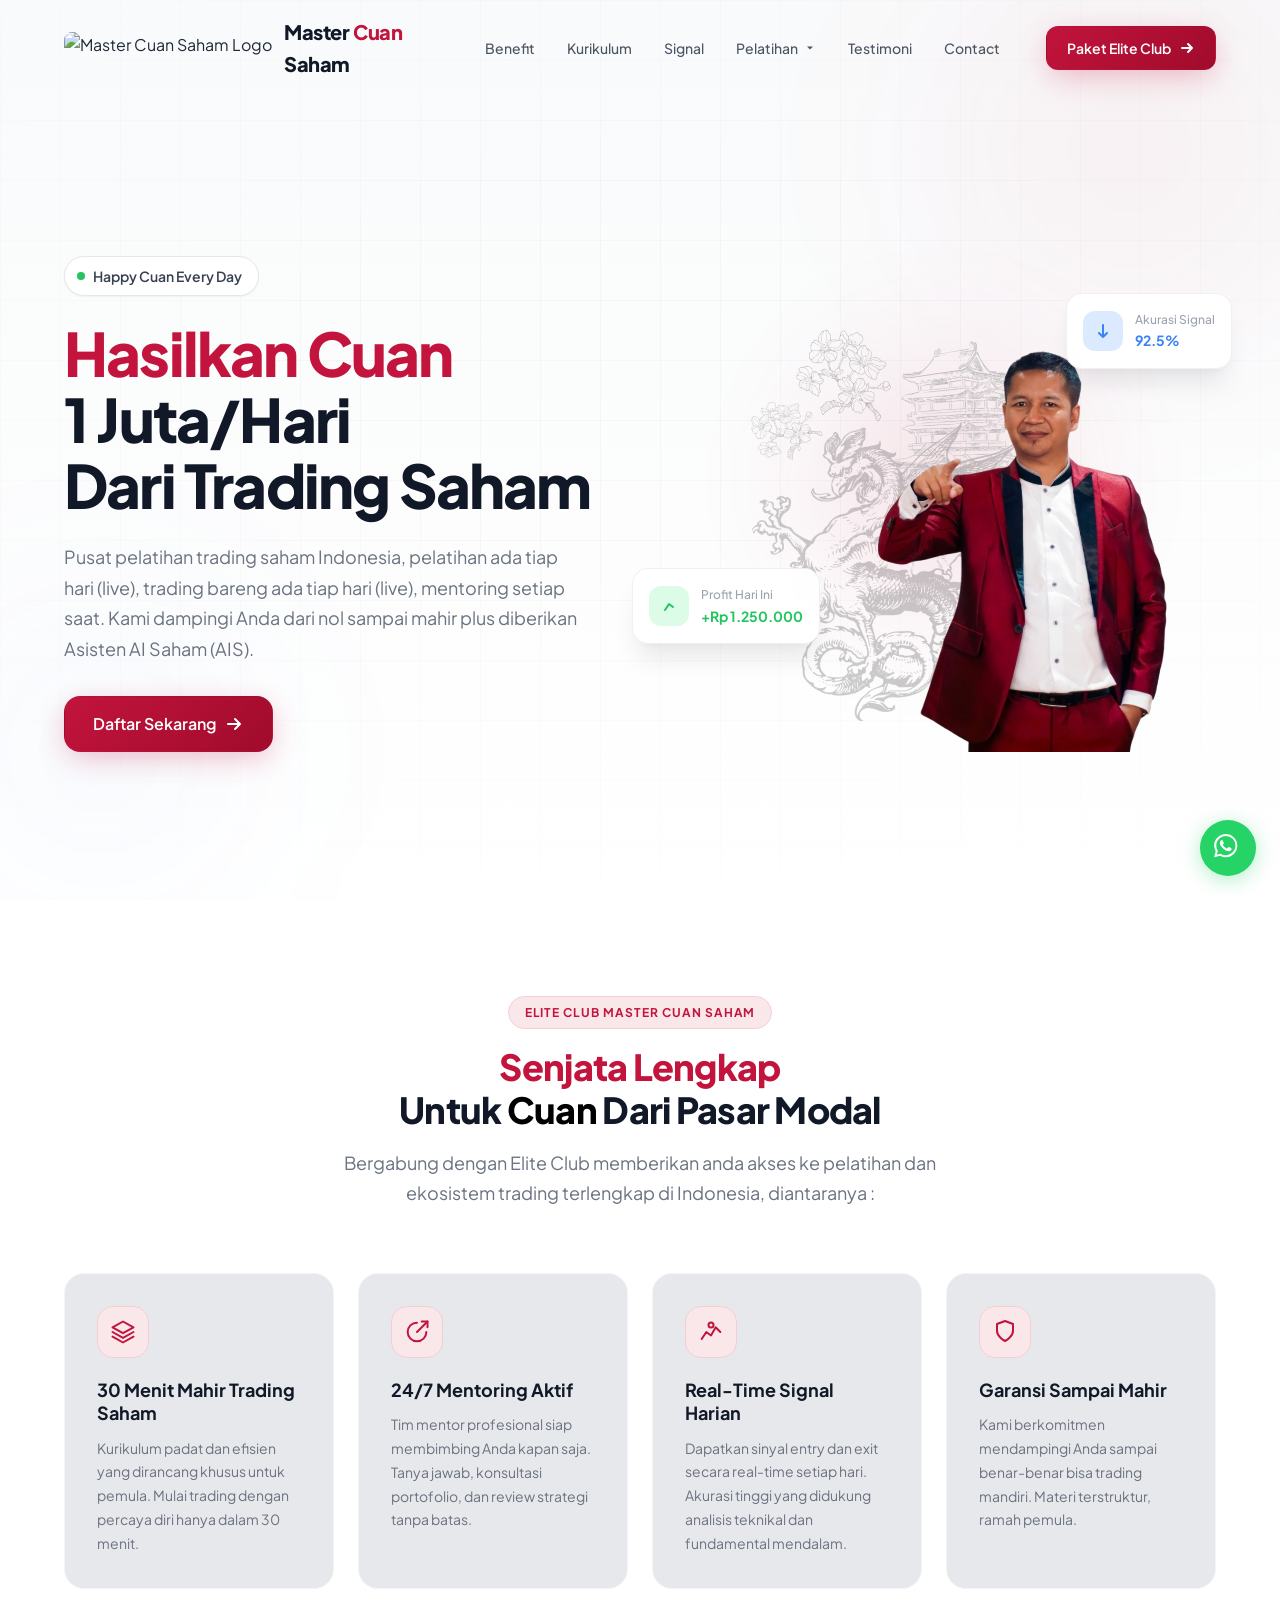
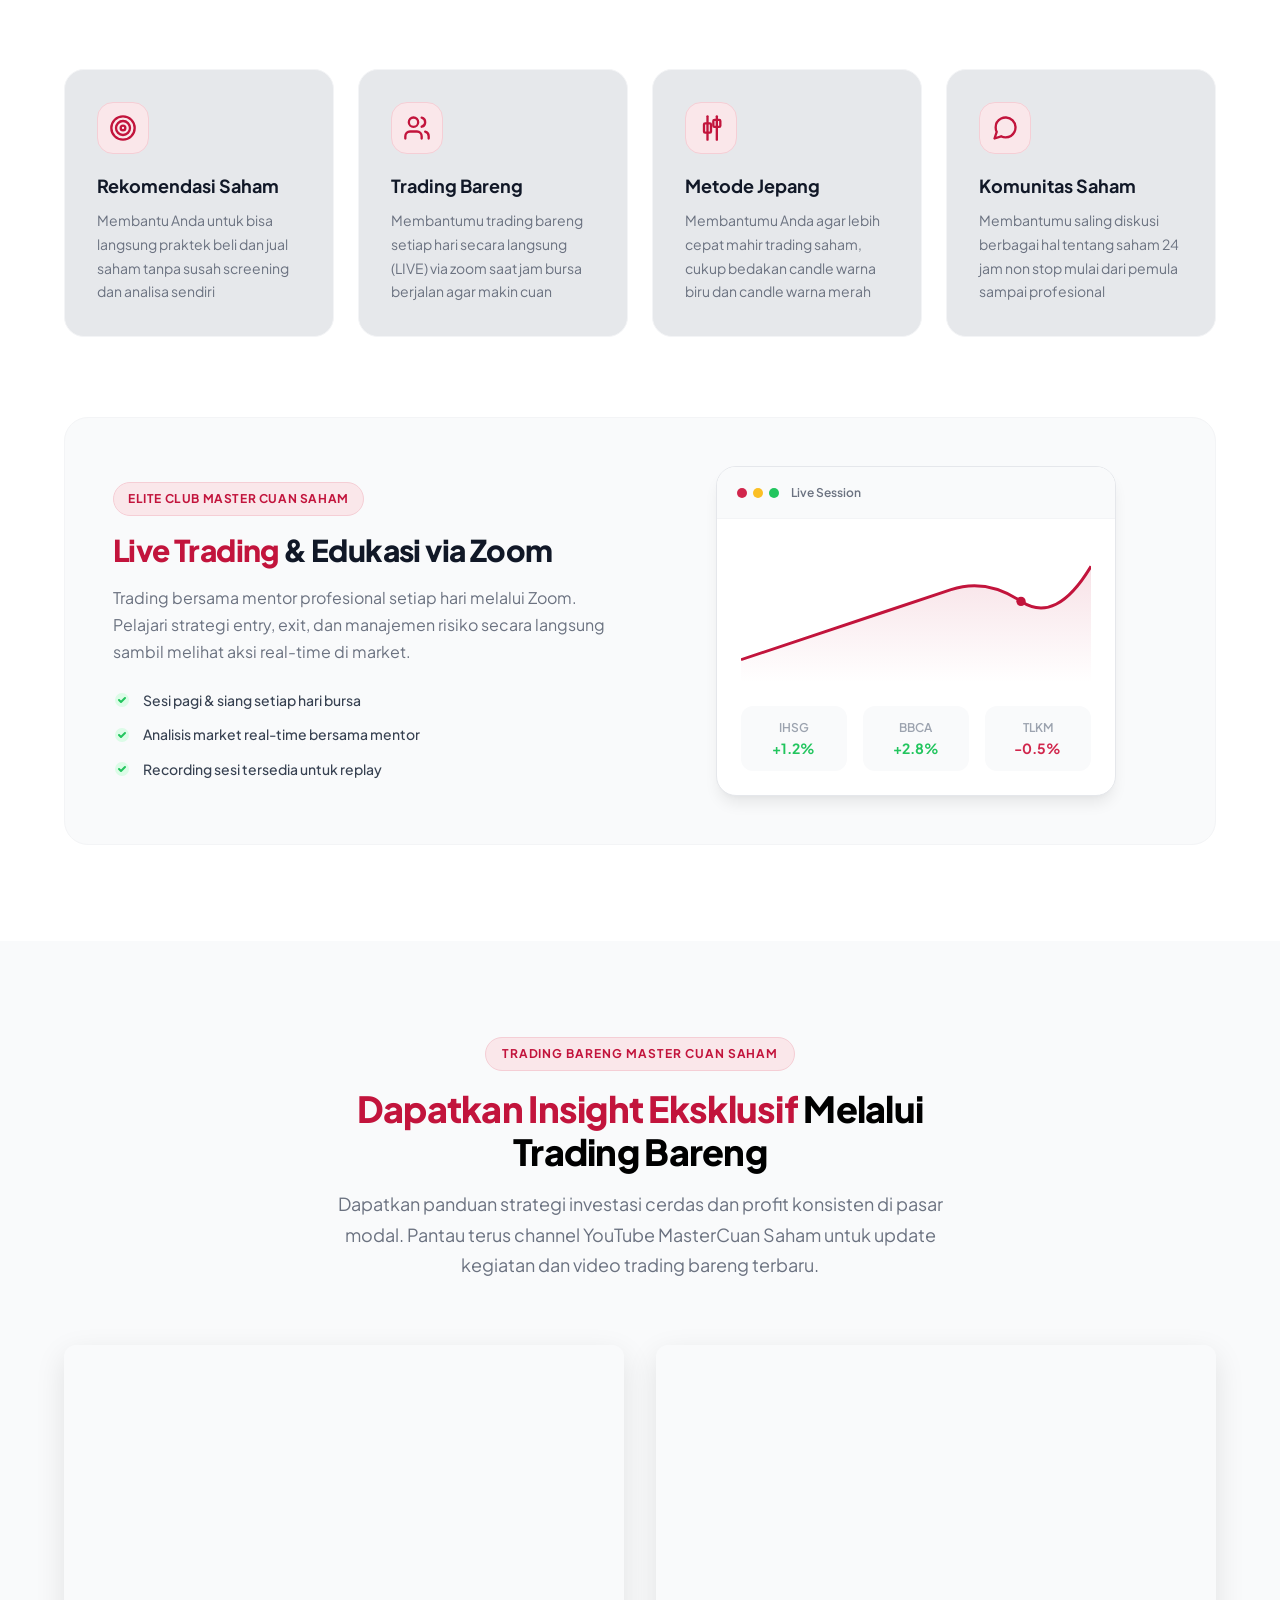
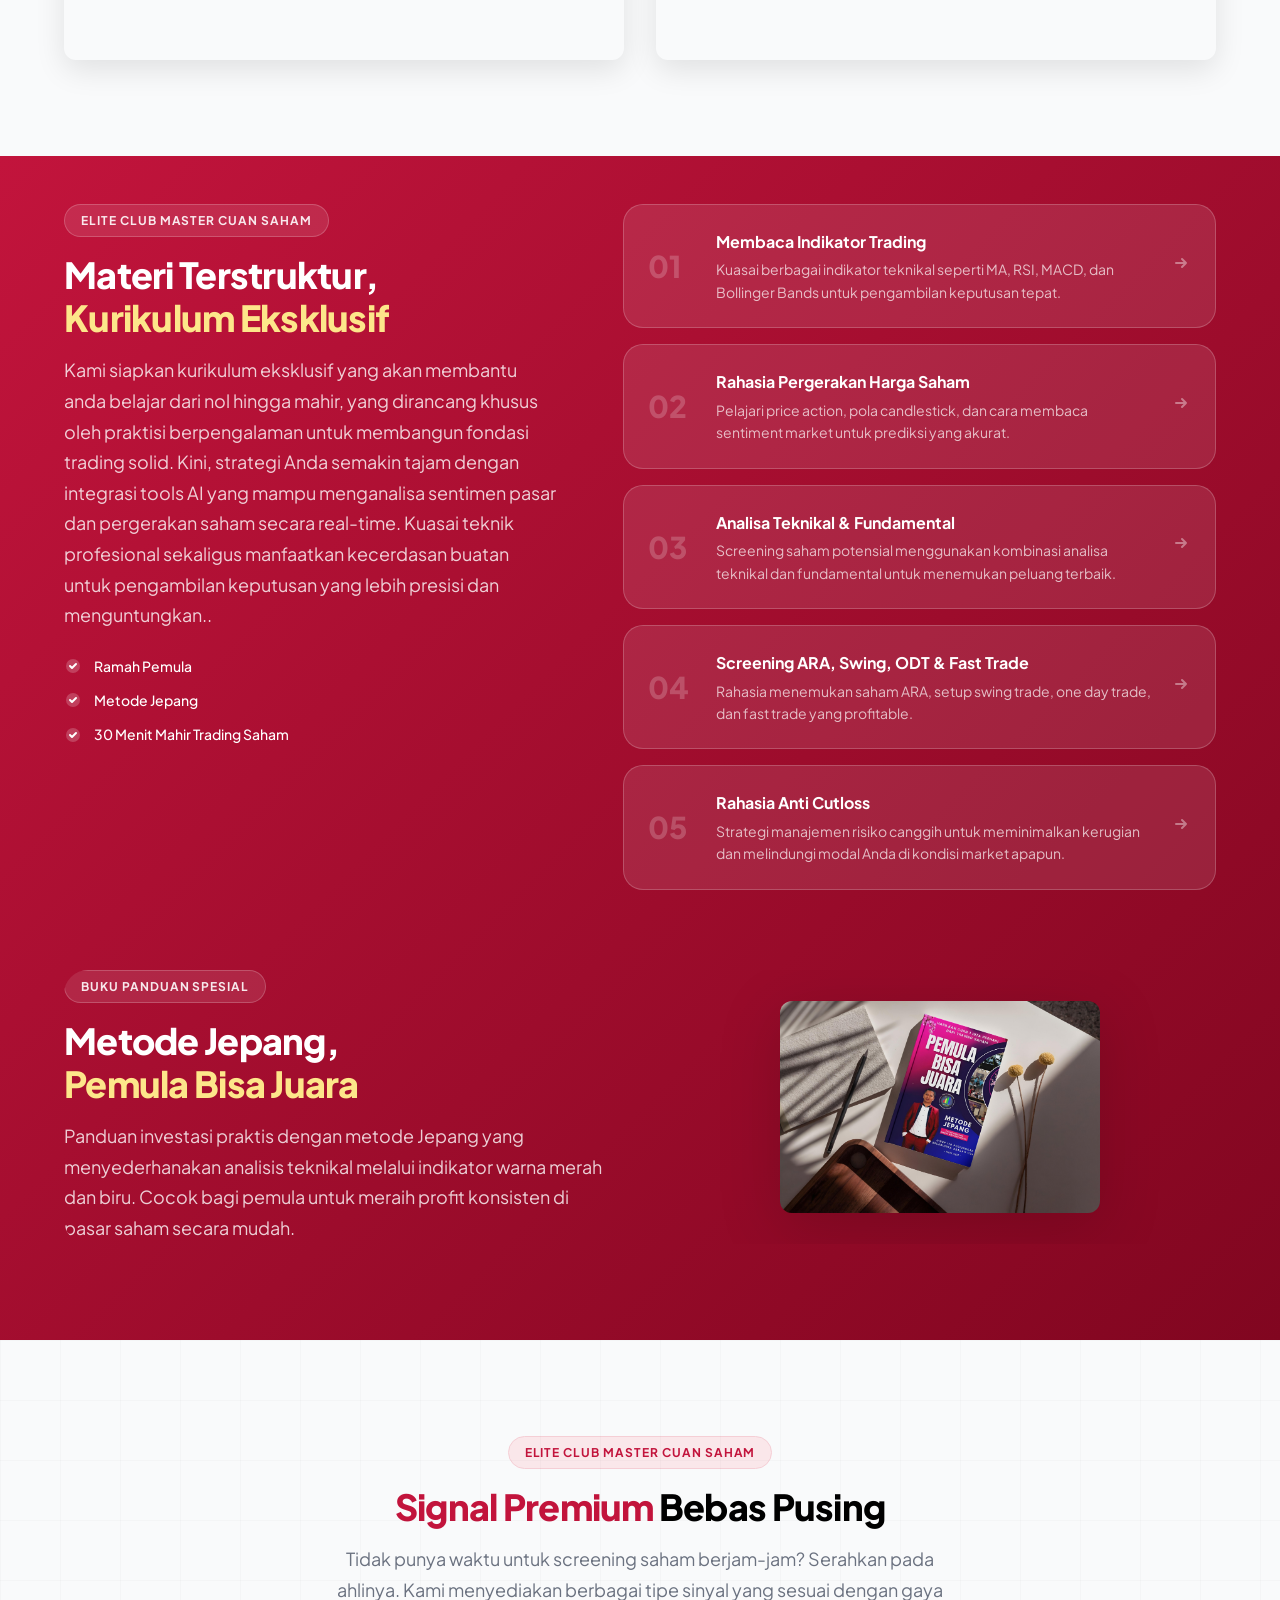
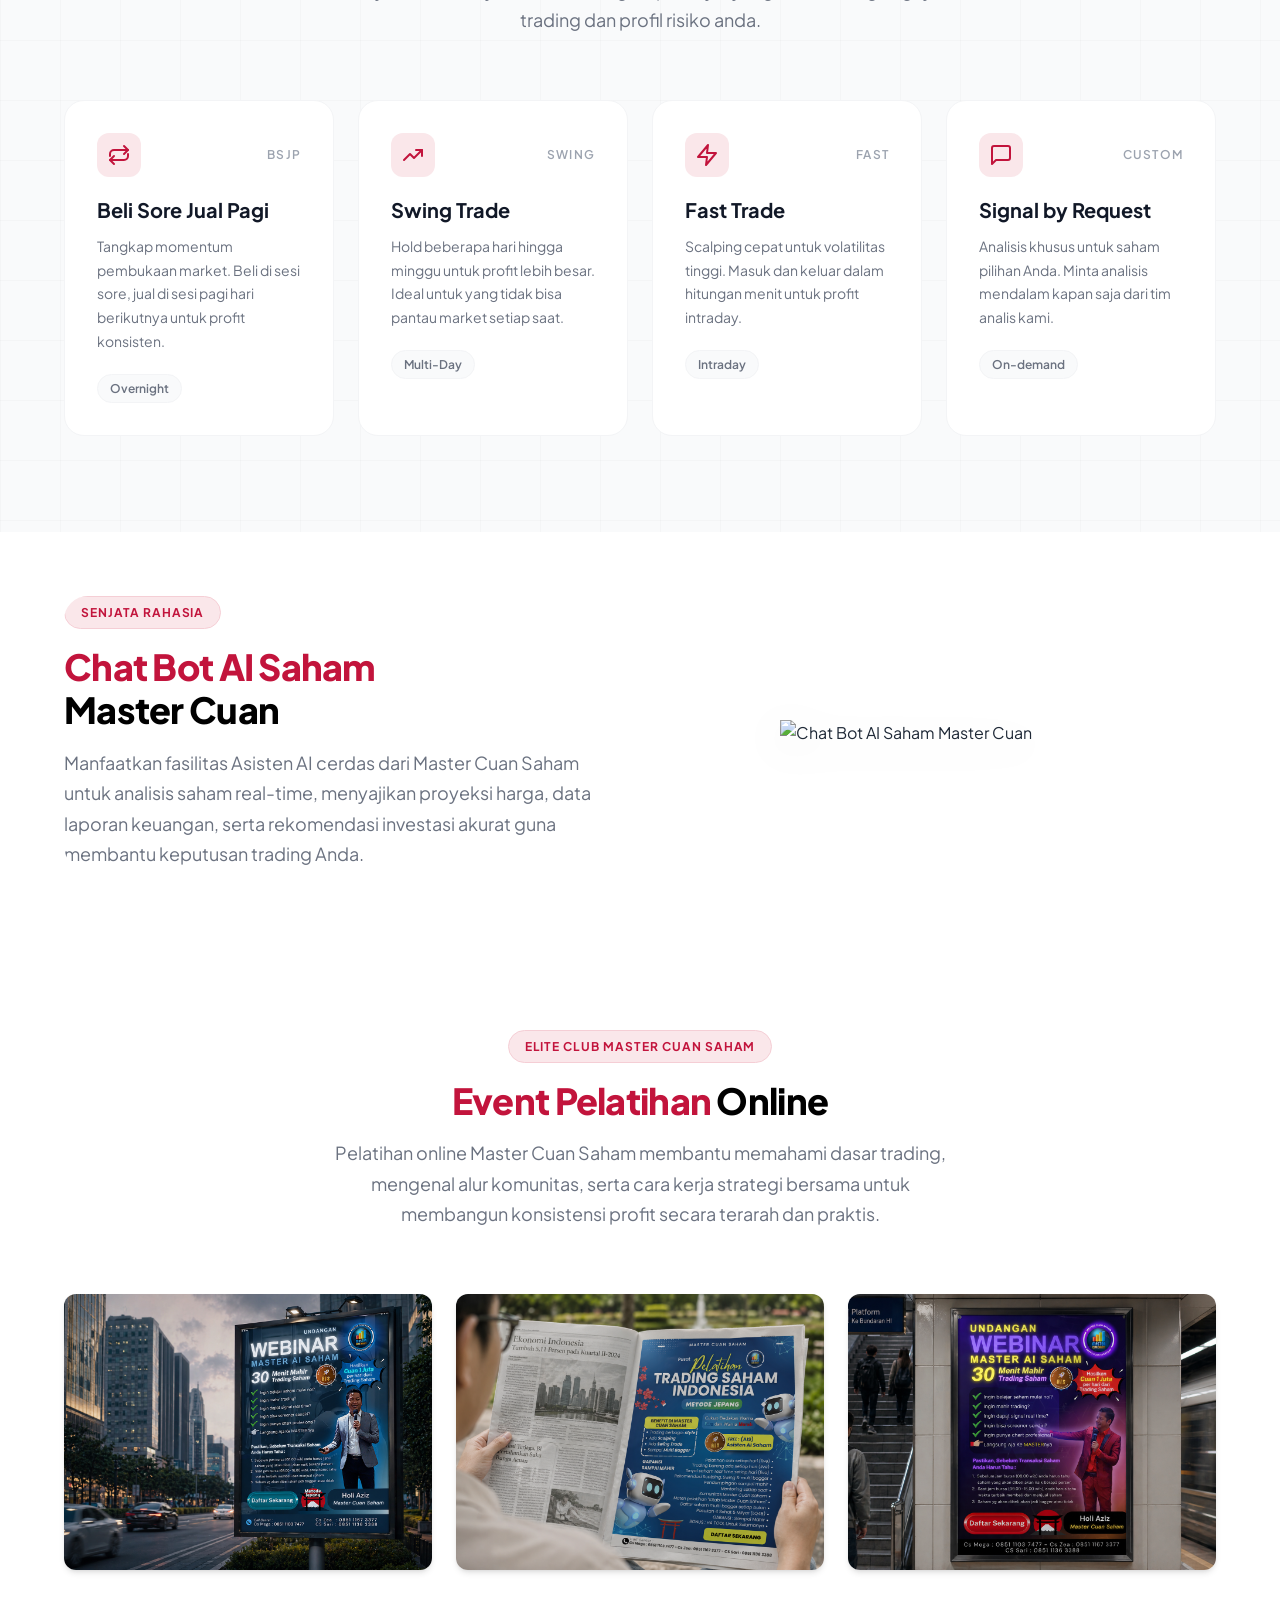
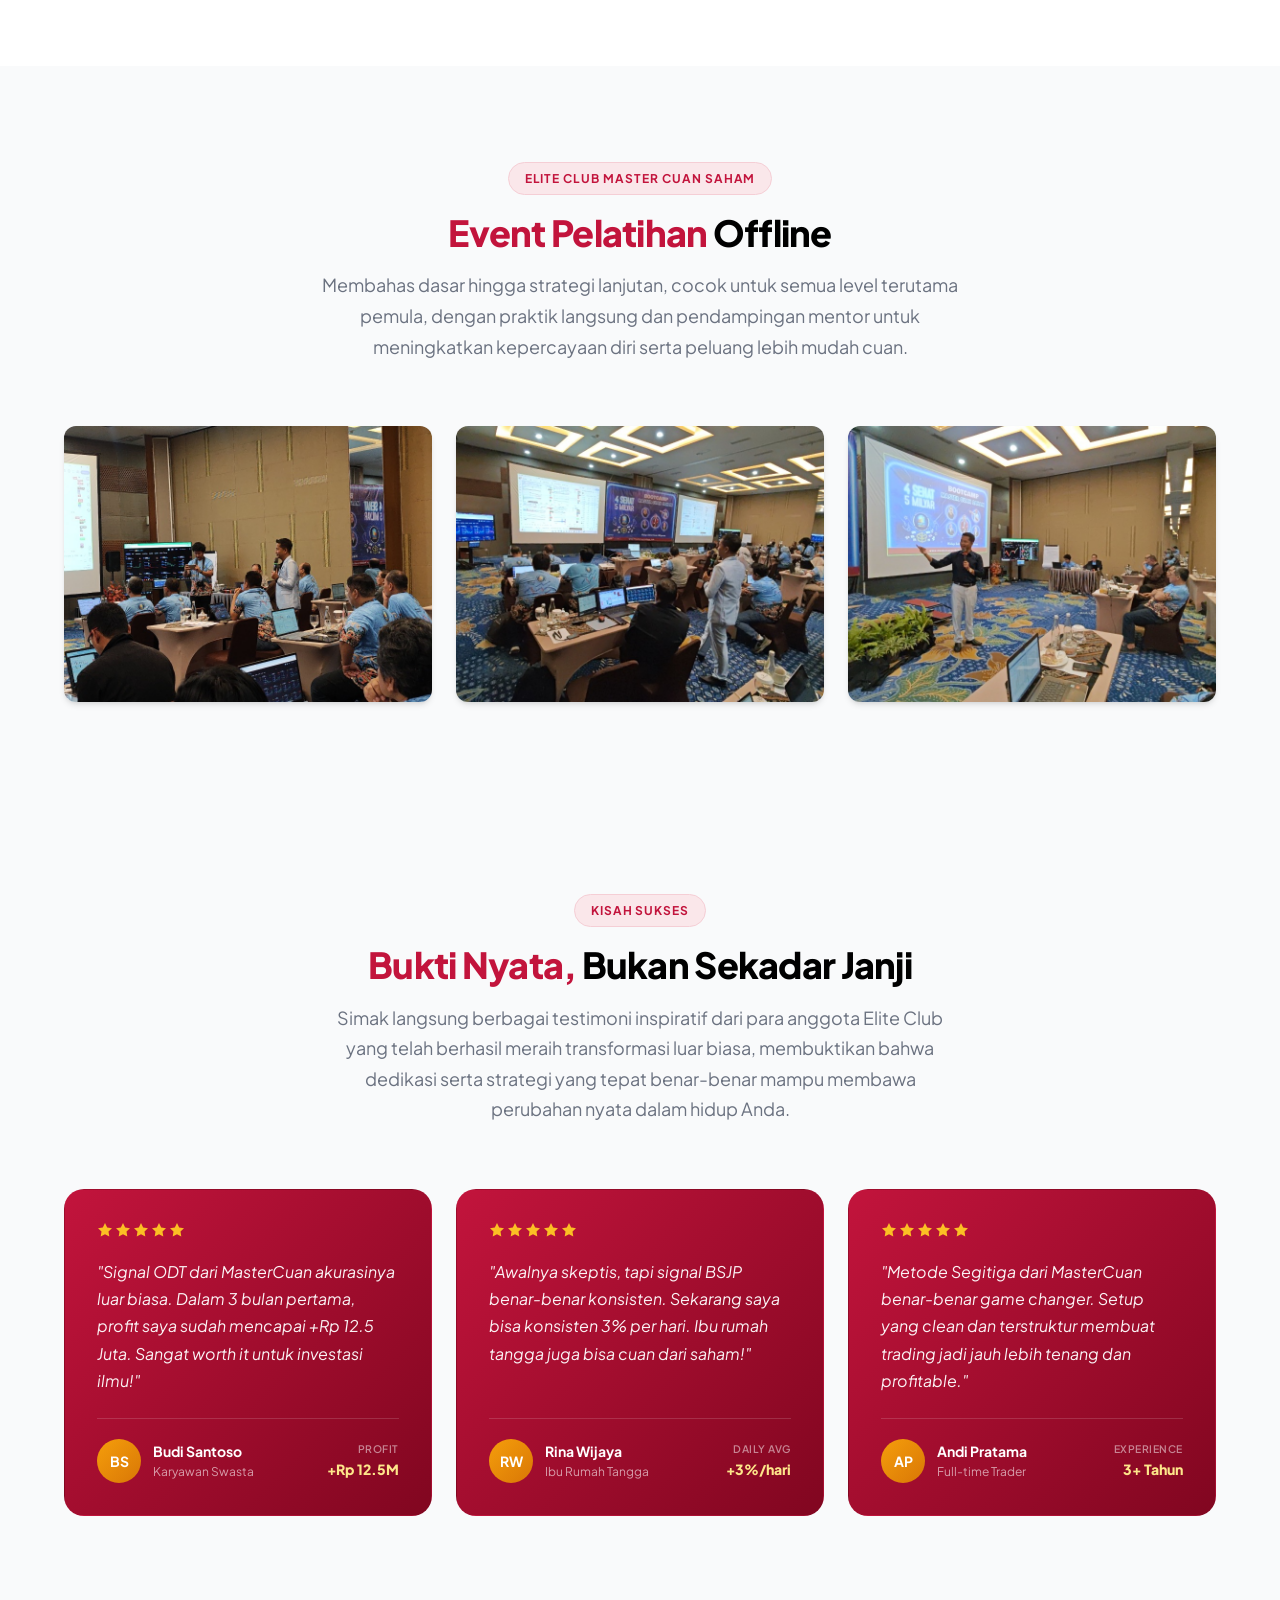
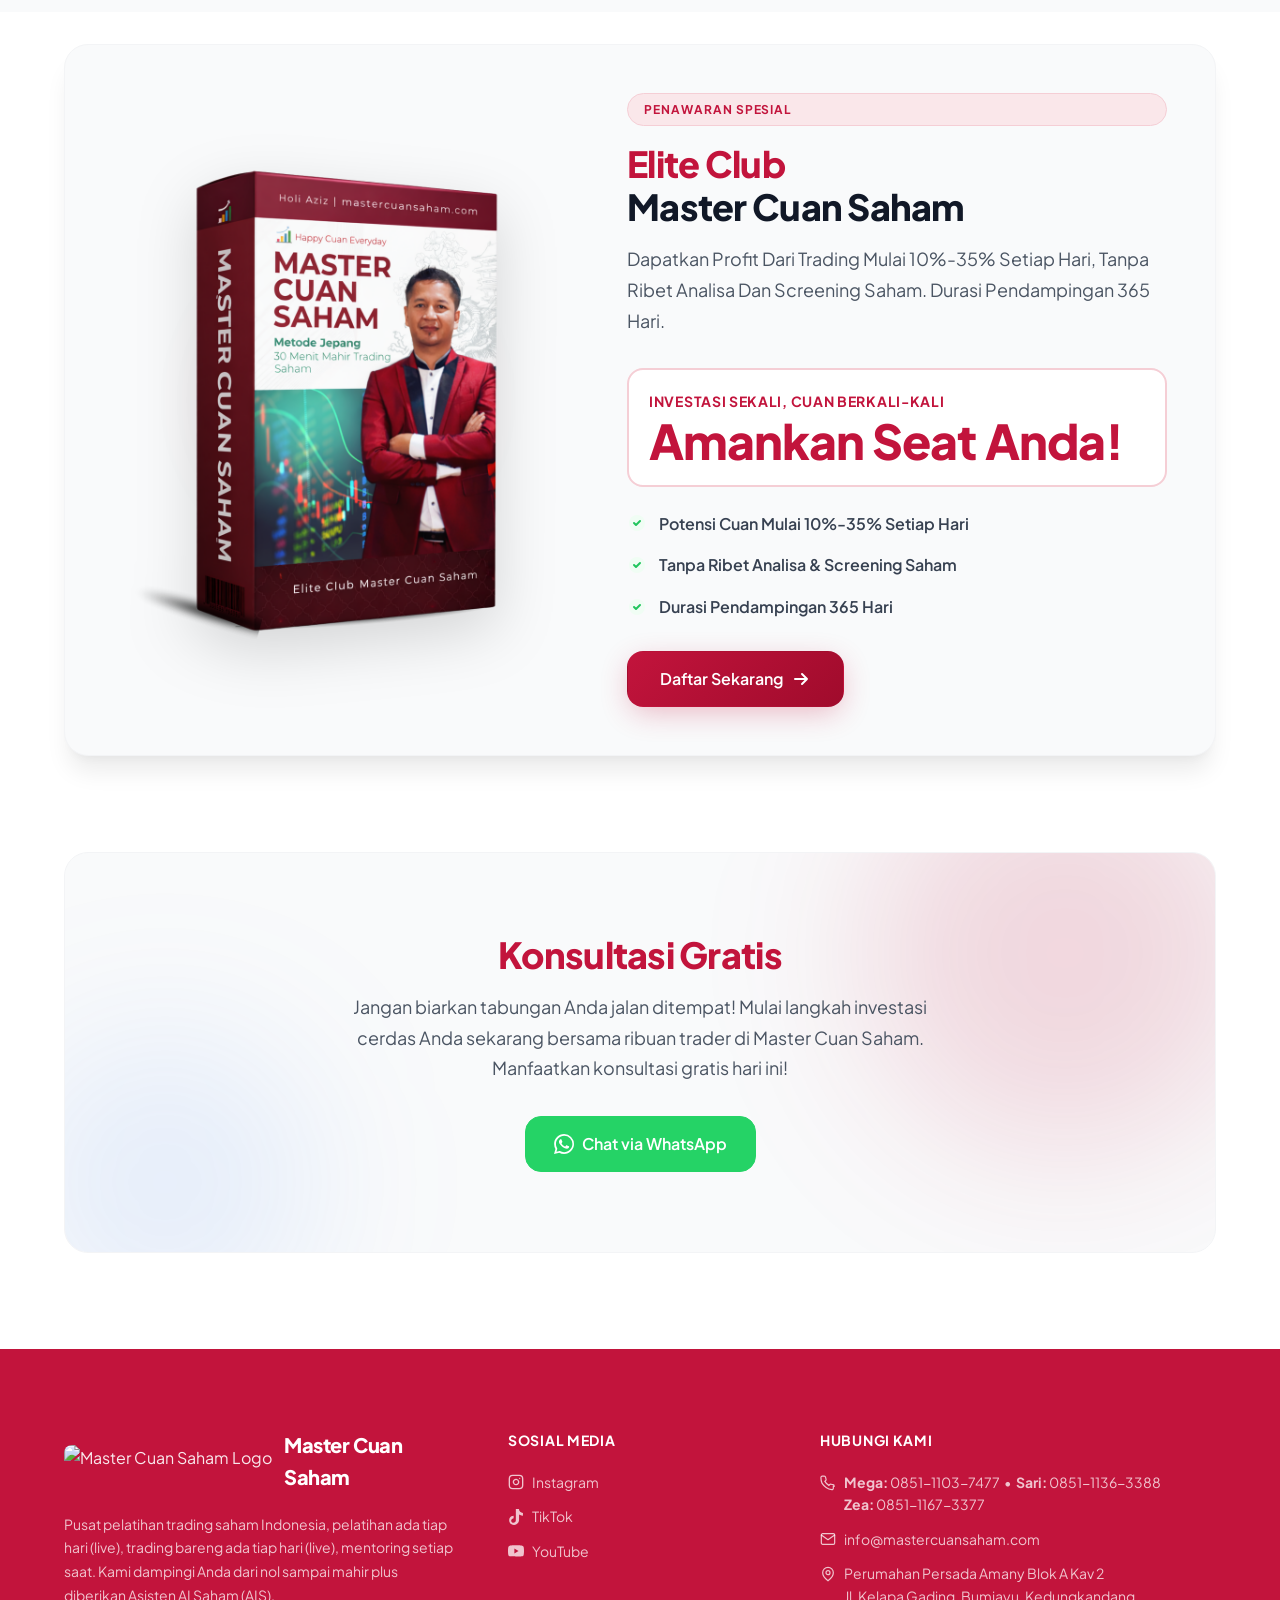
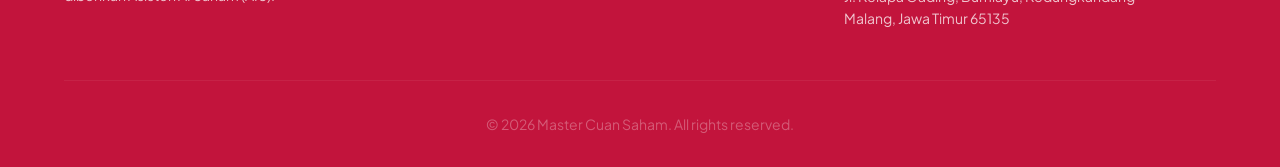
==== index.html @ 5635d83f "Add files via upload" ====
<!DOCTYPE html>
<html lang="id">

<head>
    <meta charset="UTF-8" />
    <meta name="viewport" content="width=device-width, initial-scale=1.0" />
    <title>MasterCuan Saham — Hasilkan Cuan dari Trading Saham</title>
    <meta name="description"
        content="Platform pelatihan saham harian, mentoring 24/7, dan trading bareng live via Zoom. Dampingi Anda dari nol sampai mahir dengan sinyal real-time." />
    <link rel="preconnect" href="https://fonts.googleapis.com" />
    <link rel="preconnect" href="https://fonts.gstatic.com" crossorigin />
    <link
        href="https://fonts.googleapis.com/css2?family=Inter:wght@400;500;600;700;800;900&family=Plus+Jakarta+Sans:wght@400;500;600;700;800&display=swap"
        rel="stylesheet" />
    <link rel="stylesheet" href="style.css" />
    <link rel="icon" type="image/png" href="assets/logo.png" />
</head>

<body>
    <!-- ========== NAVBAR ========== -->
    <nav class="navbar" id="navbar">
        <div class="container nav-container">
            <a href="#" class="logo" id="logo">
                <div class="logo-icon">
                    <img src="assets/logo.png" alt="Master Cuan Saham Logo"
                        style="height: 32px; width: auto; border-radius: 8px;" />
                </div>
                <span class="logo-text">Master <span class="logo-accent">Cuan</span> Saham</span>
            </a>
            <ul class="nav-links" id="navLinks">
                <li><a href="#benefit">Benefit</a></li>
                <li><a href="#kurikulum">Kurikulum</a></li>
                <li><a href="#signal">Signal</a></li>
                <li class="nav-dropdown">
                    <a href="#">Pelatihan <svg width="12" height="12" viewBox="0 0 16 16" fill="currentColor"
                            style="margin-left: 2px;">
                            <path d="M4 6h8l-4 4-4-4z" />
                        </svg></a>
                    <ul class="dropdown-menu">
                        <li><a href="#pelatihan-online">Pelatihan Online</a></li>
                        <li><a href="#pelatihan-offline">Pelatihan Offline</a></li>
                    </ul>
                </li>
                <li><a href="#testimoni">Testimoni</a></li>
                <li><a href="#tentang">Contact</a></li>
            </ul>
            <a href="#paket" class="btn btn-primary nav-cta" id="navCta">
                <span>Paket Elite Club</span>
                <svg width="16" height="16" viewBox="0 0 16 16" fill="none">
                    <path d="M3 8h10M9 4l4 4-4 4" stroke="currentColor" stroke-width="2" stroke-linecap="round"
                        stroke-linejoin="round" />
                </svg>
            </a>
            <button class="mobile-toggle" id="mobileToggle" aria-label="Toggle menu">
                <span></span><span></span><span></span>
            </button>
        </div>
    </nav>

    <!-- ========== HERO ========== -->
    <section class="hero" id="hero">
        <div class="hero-bg-elements">
            <div class="hero-grid-pattern"></div>
            <div class="hero-glow hero-glow-1"></div>
            <div class="hero-glow hero-glow-2"></div>
        </div>
        <div class="container hero-container">
            <div class="hero-content" id="heroContent">
                <div class="hero-badge animate-fade-up">
                    <span class="badge-dot"></span>
                    <span>Happy Cuan Every Day</span>
                </div>
                <h1 class="hero-title animate-fade-up delay-1">
                    <span class="text-red">Hasilkan Cuan</span><br>
                    1 Juta/Hari<br>
                    Dari Trading Saham
                </h1>
                <p class="hero-subtitle animate-fade-up delay-2">
                    Pusat pelatihan trading saham Indonesia, pelatihan ada tiap hari (live), trading bareng ada tiap
                    hari (live), mentoring setiap saat. Kami dampingi Anda dari nol sampai mahir plus diberikan Asisten
                    AI Saham (AIS).
                </p>
                <div class="hero-actions animate-fade-up delay-3">
                    <a href="contact.html" class="btn btn-primary btn-lg" id="heroCta">
                        <span>Daftar Sekarang</span>
                        <svg width="20" height="20" viewBox="0 0 20 20" fill="none">
                            <path d="M4 10h12M11 5l5 5-5 5" stroke="currentColor" stroke-width="2"
                                stroke-linecap="round" stroke-linejoin="round" />
                        </svg>
                    </a>
                </div>
            </div>
            <div class="hero-visual animate-fade-up delay-2">
                <div class="hero-image-wrapper">
                    <div class="hero-image-glow"></div>
                    <img src="assets/hero-person.png" alt="MasterCuan Saham Professional Trader" class="hero-image"
                        id="heroImage" />
                    <div class="floating-card floating-card-1" id="floatingCard1">
                        <div class="fc-icon fc-icon-green">
                            <svg width="18" height="18" viewBox="0 0 18 18" fill="none">
                                <path d="M5 13L9 7L13 10" stroke="#22C55E" stroke-width="2" stroke-linecap="round"
                                    stroke-linejoin="round" />
                            </svg>
                        </div>
                        <div class="fc-content">
                            <span class="fc-label">Profit Hari Ini</span>
                            <span class="fc-value fc-value-green">+Rp 1.250.000</span>
                        </div>
                    </div>
                    <div class="floating-card floating-card-2" id="floatingCard2">
                        <div class="fc-icon fc-icon-blue">
                            <svg width="18" height="18" viewBox="0 0 18 18" fill="none">
                                <path d="M9 3v12M5 11l4 4 4-4" stroke="#3B82F6" stroke-width="2" stroke-linecap="round"
                                    stroke-linejoin="round" />
                            </svg>
                        </div>
                        <div class="fc-content">
                            <span class="fc-label">Akurasi Signal</span>
                            <span class="fc-value fc-value-blue">92.5%</span>
                        </div>
                    </div>
                </div>
            </div>
        </div>
    </section>

    <!-- ========== BENEFITS ========== -->
    <section class="benefits" id="benefit">
        <div class="container">
            <div class="section-header">
                <span class="section-badge">Elite Club Master Cuan Saham</span>
                <h2 class="section-title">
                    <span class="text-red">Senjata Lengkap</span><br>
                    Untuk <span style="color: #000;">Cuan</span> Dari Pasar Modal
                </h2>
                <p class="section-subtitle">Bergabung dengan Elite Club memberikan anda akses ke pelatihan dan ekosistem
                    trading
                    terlengkap di Indonesia, diantaranya :</p>
            </div>
            <div class="benefits-grid" id="benefitsGrid">
                <div class="benefit-card" id="benefit1">
                    <div class="benefit-icon">
                        <svg width="28" height="28" viewBox="0 0 28 28" fill="none">
                            <path d="M14 3.5L3.5 9.33L14 15.17L24.5 9.33L14 3.5Z" stroke="currentColor" stroke-width="2"
                                stroke-linecap="round" stroke-linejoin="round" />
                            <path d="M3.5 18.67L14 24.5L24.5 18.67" stroke="currentColor" stroke-width="2"
                                stroke-linecap="round" stroke-linejoin="round" />
                            <path d="M3.5 14L14 19.83L24.5 14" stroke="currentColor" stroke-width="2"
                                stroke-linecap="round" stroke-linejoin="round" />
                        </svg>
                    </div>
                    <h3 class="benefit-title">30 Menit Mahir Trading Saham</h3>
                    <p class="benefit-desc">Kurikulum padat dan efisien yang dirancang khusus untuk pemula. Mulai
                        trading dengan percaya diri hanya dalam 30 menit.</p>
                </div>
                <div class="benefit-card" id="benefit2">
                    <div class="benefit-icon">
                        <svg width="28" height="28" viewBox="0 0 28 28" fill="none">
                            <path d="M23.33 14A9.33 9.33 0 1 1 14 4.67" stroke="currentColor" stroke-width="2"
                                stroke-linecap="round" />
                            <path d="M24.5 3.5L14 14" stroke="currentColor" stroke-width="2" stroke-linecap="round"
                                stroke-linejoin="round" />
                            <path d="M18.67 3.5H24.5V9.33" stroke="currentColor" stroke-width="2" stroke-linecap="round"
                                stroke-linejoin="round" />
                        </svg>
                    </div>
                    <h3 class="benefit-title">24/7 Mentoring Aktif</h3>
                    <p class="benefit-desc">Tim mentor profesional siap membimbing Anda kapan saja. Tanya jawab,
                        konsultasi portofolio, dan review strategi tanpa batas.</p>
                </div>
                <div class="benefit-card" id="benefit3">
                    <div class="benefit-icon">
                        <svg width="28" height="28" viewBox="0 0 28 28" fill="none">
                            <path d="M4.67 21L9.33 14L14 17.5L18.67 9.33L23.33 14" stroke="currentColor"
                                stroke-width="2" stroke-linecap="round" stroke-linejoin="round" />
                            <circle cx="14" cy="7" r="2.5" stroke="currentColor" stroke-width="2" />
                        </svg>
                    </div>
                    <h3 class="benefit-title">Real-Time Signal Harian</h3>
                    <p class="benefit-desc">Dapatkan sinyal entry dan exit secara real-time setiap hari. Akurasi tinggi
                        yang didukung analisis teknikal dan fundamental mendalam.</p>
                </div>
                <div class="benefit-card" id="benefit4">
                    <div class="benefit-icon">
                        <svg width="28" height="28" viewBox="0 0 28 28" fill="none">
                            <path d="M12 22s8-4 8-10V5l-8-3-8 3v7c0 6 8 10 8 10z" stroke="currentColor" stroke-width="2"
                                stroke-linecap="round" stroke-linejoin="round" transform="translate(2,1)" />
                        </svg>
                    </div>
                    <h3 class="benefit-title">Garansi Sampai Mahir</h3>
                    <p class="benefit-desc">Kami berkomitmen mendampingi Anda sampai benar-benar bisa trading mandiri.
                        Materi terstruktur, ramah pemula.</p>
                </div>
            </div>

            <div class="benefits-grid" id="benefitsGrid2">
                <div class="benefit-card" id="benefit5">
                    <div class="benefit-icon">
                        <svg width="28" height="28" viewBox="0 0 24 24" fill="none">
                            <circle cx="12" cy="12" r="10" stroke="currentColor" stroke-width="2" stroke-linecap="round"
                                stroke-linejoin="round" />
                            <circle cx="12" cy="12" r="6" stroke="currentColor" stroke-width="2" stroke-linecap="round"
                                stroke-linejoin="round" />
                            <circle cx="12" cy="12" r="2" stroke="currentColor" stroke-width="2" stroke-linecap="round"
                                stroke-linejoin="round" />
                        </svg>
                    </div>
                    <h3 class="benefit-title">Rekomendasi Saham</h3>
                    <p class="benefit-desc">Membantu Anda untuk bisa langsung praktek beli dan jual saham tanpa susah
                        screening dan analisa sendiri</p>
                </div>
                <div class="benefit-card" id="benefit6">
                    <div class="benefit-icon">
                        <svg width="28" height="28" viewBox="0 0 24 24" fill="none">
                            <path d="M16 21v-2a4 4 0 0 0-4-4H6a4 4 0 0 0-4 4v2" stroke="currentColor" stroke-width="2"
                                stroke-linecap="round" stroke-linejoin="round" />
                            <circle cx="9" cy="7" r="4" stroke="currentColor" stroke-width="2" stroke-linecap="round"
                                stroke-linejoin="round" />
                            <path d="M22 21v-2a4 4 0 0 0-3-3.87" stroke="currentColor" stroke-width="2"
                                stroke-linecap="round" stroke-linejoin="round" />
                            <path d="M16 3.13a4 4 0 0 1 0 7.75" stroke="currentColor" stroke-width="2"
                                stroke-linecap="round" stroke-linejoin="round" />
                        </svg>
                    </div>
                    <h3 class="benefit-title">Trading Bareng</h3>
                    <p class="benefit-desc">Membantumu trading bareng setiap hari secara langsung (LIVE) via zoom saat
                        jam bursa berjalan agar makin cuan
                    </p>
                </div>
                <div class="benefit-card" id="benefit7">
                    <div class="benefit-icon">
                        <svg width="28" height="28" viewBox="0 0 24 24" fill="none">
                            <line x1="9" y1="2" x2="9" y2="22" stroke="currentColor" stroke-width="2"
                                stroke-linecap="round" stroke-linejoin="round" />
                            <rect x="6" y="8" width="6" height="8" rx="1" stroke="currentColor" stroke-width="2"
                                stroke-linecap="round" stroke-linejoin="round" />
                            <line x1="17" y1="2" x2="17" y2="22" stroke="currentColor" stroke-width="2"
                                stroke-linecap="round" stroke-linejoin="round" />
                            <rect x="14" y="5" width="6" height="6" rx="1" stroke="currentColor" stroke-width="2"
                                stroke-linecap="round" stroke-linejoin="round" />
                        </svg>
                    </div>
                    <h3 class="benefit-title">Metode Jepang</h3>
                    <p class="benefit-desc">Membantumu Anda agar lebih cepat mahir trading saham, cukup bedakan candle
                        warna biru dan candle warna merah</p>
                </div>
                <div class="benefit-card" id="benefit8">
                    <div class="benefit-icon">
                        <svg width="28" height="28" viewBox="0 0 24 24" fill="none">
                            <path
                                d="M21 11.5a8.38 8.38 0 0 1-.9 3.8 8.5 8.5 0 0 1-7.6 4.7 8.38 8.38 0 0 1-3.8-.9L3 21l1.9-5.7a8.38 8.38 0 0 1-.9-3.8 8.5 8.5 0 0 1 4.7-7.6 8.38 8.38 0 0 1 3.8-.9h.5a8.48 8.48 0 0 1 8 8v.5z"
                                stroke="currentColor" stroke-width="2" stroke-linecap="round" stroke-linejoin="round" />
                        </svg>
                    </div>
                    <h3 class="benefit-title">Komunitas Saham</h3>
                    <p class="benefit-desc">Membantumu saling diskusi berbagai hal tentang saham 24 jam non stop mulai
                        dari pemula sampai profesional</p>
                </div>
            </div>


            <!-- Detailed Benefit Cards -->
            <div class="benefit-details" id="benefitDetails">
                <div class="detail-card" id="detailCard1">
                    <div class="detail-content">
                        <span class="detail-badge">Elite Club Master Cuan Saham</span>
                        <h3 class="detail-title"><span class="text-red">Live Trading</span> & Edukasi via Zoom</h3>
                        <p class="detail-desc">Trading bersama mentor profesional setiap hari melalui Zoom. Pelajari
                            strategi entry, exit, dan manajemen risiko secara langsung sambil melihat aksi real-time di
                            market.</p>
                        <ul class="detail-features">
                            <li>
                                <svg width="18" height="18" viewBox="0 0 18 18" fill="none">
                                    <circle cx="9" cy="9" r="7" fill="#DCFCE7" />
                                    <path d="M6 9l2 2 4-4" stroke="#22C55E" stroke-width="2" stroke-linecap="round"
                                        stroke-linejoin="round" />
                                </svg>
                                <span>Sesi pagi & siang setiap hari bursa</span>
                            </li>
                            <li>
                                <svg width="18" height="18" viewBox="0 0 18 18" fill="none">
                                    <circle cx="9" cy="9" r="7" fill="#DCFCE7" />
                                    <path d="M6 9l2 2 4-4" stroke="#22C55E" stroke-width="2" stroke-linecap="round"
                                        stroke-linejoin="round" />
                                </svg>
                                <span>Analisis market real-time bersama mentor</span>
                            </li>
                            <li>
                                <svg width="18" height="18" viewBox="0 0 18 18" fill="none">
                                    <circle cx="9" cy="9" r="7" fill="#DCFCE7" />
                                    <path d="M6 9l2 2 4-4" stroke="#22C55E" stroke-width="2" stroke-linecap="round"
                                        stroke-linejoin="round" />
                                </svg>
                                <span>Recording sesi tersedia untuk replay</span>
                            </li>
                        </ul>
                    </div>
                    <div class="detail-visual">
                        <div class="detail-mockup">
                            <div class="mockup-header">
                                <div class="mockup-dots"><span></span><span></span><span></span></div>
                                <span class="mockup-title">Live Session</span>
                            </div>
                            <div class="mockup-body">
                                <div class="mockup-chart">
                                    <svg viewBox="0 0 300 120" fill="none">
                                        <path d="M0 100 Q30 90 60 80 T120 60 T180 40 T240 50 T300 20" stroke="#c2143c"
                                            stroke-width="2.5" fill="none" />
                                        <path d="M0 100 Q30 90 60 80 T120 60 T180 40 T240 50 T300 20 V120 H0 Z"
                                            fill="url(#chartFill)" opacity="0.15" />
                                        <circle cx="240" cy="50" r="4" fill="#c2143c" />
                                        <defs>
                                            <linearGradient id="chartFill" x1="150" y1="0" x2="150" y2="120"
                                                gradientUnits="userSpaceOnUse">
                                                <stop stop-color="#c2143c" />
                                                <stop offset="1" stop-color="#c2143c" stop-opacity="0" />
                                            </linearGradient>
                                        </defs>
                                    </svg>
                                </div>
                                <div class="mockup-stats">
                                    <div class="ms-item"><span class="ms-label">IHSG</span><span
                                            class="ms-val ms-green">+1.2%</span></div>
                                    <div class="ms-item"><span class="ms-label">BBCA</span><span
                                            class="ms-val ms-green">+2.8%</span></div>
                                    <div class="ms-item"><span class="ms-label">TLKM</span><span
                                            class="ms-val ms-red">-0.5%</span></div>
                                </div>
                            </div>
                        </div>
                    </div>
                </div>
            </div>
        </div>
    </section>

    <!-- ========== VIDEO SECTION ========== -->
    <section class="video-section" id="video-section" style="padding: var(--space-24) 0; background: var(--c-gray-50);">
        <div class="container">
            <div class="section-header">
                <span class="section-badge">Trading Bareng Master Cuan Saham</span>
                <h2 class="section-title"><span style="color: #c2143c;">Dapatkan Insight Eksklusif </span> <span
                        style="color: #000;">Melalui Trading Bareng</span></h2>
                <p class="section-subtitle">Dapatkan panduan strategi investasi cerdas dan profit konsisten di pasar
                    modal. Pantau terus channel YouTube MasterCuan Saham untuk update kegiatan dan video trading bareng
                    terbaru.</p>
            </div>
            <div
                style="display: grid; grid-template-columns: repeat(auto-fit, minmax(300px, 1fr)); gap: 2rem; margin-top: 2rem;">
                <div style="border-radius: 12px; overflow: hidden; box-shadow: 0 10px 30px rgba(0,0,0,0.1);">
                    <iframe width="100%" height="315"
                        src="https://www.youtube.com/embed/a-Dtz7UTdiY?si=wRcQN2pG9O0KreyU" title="YouTube video player"
                        frameborder="0"
                        allow="accelerometer; autoplay; clipboard-write; encrypted-media; gyroscope; picture-in-picture; web-share"
                        allowfullscreen style="display: block;"></iframe>
                </div>
                <div style="border-radius: 12px; overflow: hidden; box-shadow: 0 10px 30px rgba(0,0,0,0.1);">
                    <iframe width="100%" height="315"
                        src="https://www.youtube.com/embed?listType=playlist&list=UUA7Z3Uo98W1k259nI-X5UAg"
                        title="YouTube video player" frameborder="0"
                        allow="accelerometer; autoplay; clipboard-write; encrypted-media; gyroscope; picture-in-picture; web-share"
                        allowfullscreen style="display: block;"></iframe>
                </div>
            </div>
        </div>
    </section>

    <!-- ========== KURIKULUM ========== -->
    <section class="kurikulum" id="kurikulum">
        <div class="container">
            <div class="kurikulum-wrapper">
                <div class="kurikulum-content">
                    <span class="section-badge">Elite Club Master Cuan Saham</span>
                    <h2 class="section-title">
                        <span class="text-red">Materi Terstruktur,</span><br>
                        <span style="color: #000;">Kurikulum Eksklusif</span>
                    </h2>
                    <p class="section-subtitle section-subtitle-left">Kami siapkan kurikulum eksklusif yang akan
                        membantu anda belajar dari nol hingga
                        mahir, yang dirancang khusus oleh praktisi berpengalaman untuk membangun fondasi trading solid.
                        Kini, strategi Anda semakin tajam dengan integrasi tools AI yang mampu menganalisa
                        sentimen pasar dan pergerakan saham secara real-time. Kuasai teknik profesional sekaligus
                        manfaatkan kecerdasan buatan untuk pengambilan keputusan yang lebih presisi dan menguntungkan..
                    </p>
                    <ul class="detail-features" style="margin-top: 1.5rem; justify-content: flex-start;">
                        <li>
                            <svg width="18" height="18" viewBox="0 0 18 18" fill="none">
                                <circle cx="9" cy="9" r="7" fill="#f5ced5" />
                                <path d="M6 9l2 2 4-4" stroke="#c2143c" stroke-width="2" stroke-linecap="round"
                                    stroke-linejoin="round" />
                            </svg>
                            <span>Ramah Pemula</span>
                        </li>
                        <li>
                            <svg width="18" height="18" viewBox="0 0 18 18" fill="none">
                                <circle cx="9" cy="9" r="7" fill="#f5ced5" />
                                <path d="M6 9l2 2 4-4" stroke="#c2143c" stroke-width="2" stroke-linecap="round"
                                    stroke-linejoin="round" />
                            </svg>
                            <span>Metode Jepang</span>
                        </li>
                        <li>
                            <svg width="18" height="18" viewBox="0 0 18 18" fill="none">
                                <circle cx="9" cy="9" r="7" fill="#f5ced5" />
                                <path d="M6 9l2 2 4-4" stroke="#c2143c" stroke-width="2" stroke-linecap="round"
                                    stroke-linejoin="round" />
                            </svg>
                            <span>30 Menit Mahir Trading Saham</span>
                        </li>
                    </ul>
                </div>
                <div class="kurikulum-modules" id="kurikulumModules">
                    <div class="module-card" id="module1">
                        <div class="module-number">01</div>
                        <div class="module-info">
                            <h3 class="module-title">Membaca Indikator Trading</h3>
                            <p class="module-desc">Kuasai berbagai indikator teknikal seperti MA, RSI, MACD, dan
                                Bollinger Bands untuk pengambilan keputusan tepat.</p>
                        </div>
                        <div class="module-arrow">
                            <svg width="20" height="20" viewBox="0 0 20 20" fill="none">
                                <path d="M5 10h10M11 6l4 4-4 4" stroke="currentColor" stroke-width="2"
                                    stroke-linecap="round" stroke-linejoin="round" />
                            </svg>
                        </div>
                    </div>
                    <div class="module-card" id="module2">
                        <div class="module-number">02</div>
                        <div class="module-info">
                            <h3 class="module-title">Rahasia Pergerakan Harga Saham</h3>
                            <p class="module-desc">Pelajari price action, pola candlestick, dan cara membaca sentiment
                                market untuk prediksi yang akurat.</p>
                        </div>
                        <div class="module-arrow">
                            <svg width="20" height="20" viewBox="0 0 20 20" fill="none">
                                <path d="M5 10h10M11 6l4 4-4 4" stroke="currentColor" stroke-width="2"
                                    stroke-linecap="round" stroke-linejoin="round" />
                            </svg>
                        </div>
                    </div>
                    <div class="module-card" id="module3">
                        <div class="module-number">03</div>
                        <div class="module-info">
                            <h3 class="module-title">Analisa Teknikal & Fundamental</h3>
                            <p class="module-desc">Screening saham potensial menggunakan kombinasi analisa teknikal dan
                                fundamental untuk menemukan peluang terbaik.</p>
                        </div>
                        <div class="module-arrow">
                            <svg width="20" height="20" viewBox="0 0 20 20" fill="none">
                                <path d="M5 10h10M11 6l4 4-4 4" stroke="currentColor" stroke-width="2"
                                    stroke-linecap="round" stroke-linejoin="round" />
                            </svg>
                        </div>
                    </div>
                    <div class="module-card" id="module4">
                        <div class="module-number">04</div>
                        <div class="module-info">
                            <h3 class="module-title">Screening ARA, Swing, ODT & Fast Trade</h3>
                            <p class="module-desc">Rahasia menemukan saham ARA, setup swing trade, one day trade, dan
                                fast trade yang profitable.</p>
                        </div>
                        <div class="module-arrow">
                            <svg width="20" height="20" viewBox="0 0 20 20" fill="none">
                                <path d="M5 10h10M11 6l4 4-4 4" stroke="currentColor" stroke-width="2"
                                    stroke-linecap="round" stroke-linejoin="round" />
                            </svg>
                        </div>
                    </div>
                    <div class="module-card" id="module5">
                        <div class="module-number">05</div>
                        <div class="module-info">
                            <h3 class="module-title">Rahasia Anti Cutloss</h3>
                            <p class="module-desc">Strategi manajemen risiko canggih untuk meminimalkan kerugian dan
                                melindungi modal Anda di kondisi market apapun.</p>
                        </div>
                        <div class="module-arrow">
                            <svg width="20" height="20" viewBox="0 0 20 20" fill="none">
                                <path d="M5 10h10M11 6l4 4-4 4" stroke="currentColor" stroke-width="2"
                                    stroke-linecap="round" stroke-linejoin="round" />
                            </svg>
                        </div>
                    </div>
                </div>
            </div>

            <!-- Buku Kurikulum -->
            <div class="detail-card"
                style="margin-top: var(--space-20); background: transparent; border: none; padding: 0;">
                <div class="detail-content">
                    <span class="section-badge">Buku Panduan Spesial</span>
                    <h2 class="detail-title" style="font-size: var(--fs-4xl); margin-bottom: var(--space-4);">
                        <span class="text-red">Metode Jepang,</span><br>
                        <span style="color: #000;">Pemula Bisa Juara</span>
                    </h2>
                    <p class="section-subtitle section-subtitle-left">
                        Panduan investasi praktis dengan metode Jepang yang menyederhanakan analisis teknikal melalui
                        indikator warna merah dan biru. Cocok bagi pemula untuk meraih profit konsisten di pasar saham
                        secara mudah.
                    </p>
                </div>
                <div class="detail-visual" style="justify-content: center; display: flex; align-items: center;">
                    <img src="assets/buku.jpg" alt="Buku Pemula Bisa Juara"
                        style="width: 100%; max-width: 320px; object-fit: contain; filter: drop-shadow(0 15px 30px rgba(0,0,0,0.15)); border-radius: 12px;">
                </div>
            </div>
        </div>
    </section>

    <!-- ========== SIGNAL PREMIUM ========== -->
    <section class="signal" id="signal">
        <div class="container">
            <div class="section-header">
                <span class="section-badge">Elite Club Master Cuan Saham</span>
                <h2 class="section-title"><span class="text-red">Signal Premium</span> <span style="color: #000;">Bebas
                        Pusing</span></h2>
                <p class="section-subtitle">Tidak punya waktu untuk screening saham berjam-jam?
                    Serahkan pada ahlinya. Kami menyediakan berbagai tipe sinyal yang sesuai dengan gaya trading dan
                    profil risiko anda.</p>
            </div>
            <div class="signal-grid" id="signalGrid">
                <div class="signal-card" id="signalBSJP">
                    <div class="signal-card-header">
                        <div class="signal-icon signal-icon-red">
                            <svg width="24" height="24" viewBox="0 0 24 24" fill="none">
                                <path d="M17 3L21 7L17 11" stroke="currentColor" stroke-width="2" stroke-linecap="round"
                                    stroke-linejoin="round" />
                                <path d="M3 13V11A4 4 0 0 1 7 7H21" stroke="currentColor" stroke-width="2"
                                    stroke-linecap="round" />
                                <path d="M7 21L3 17L7 13" stroke="currentColor" stroke-width="2" stroke-linecap="round"
                                    stroke-linejoin="round" />
                                <path d="M21 11V13A4 4 0 0 1 17 17H3" stroke="currentColor" stroke-width="2"
                                    stroke-linecap="round" />
                            </svg>
                        </div>
                        <span class="signal-type">BSJP</span>
                    </div>
                    <h3 class="signal-title">Beli Sore Jual Pagi</h3>
                    <p class="signal-desc">Tangkap momentum pembukaan market. Beli di sesi sore, jual di sesi pagi hari
                        berikutnya untuk profit konsisten.</p>
                    <div class="signal-tag">Overnight</div>
                </div>
                <div class="signal-card" id="signalSwing">
                    <div class="signal-card-header">
                        <div class="signal-icon signal-icon-red">
                            <svg width="24" height="24" viewBox="0 0 24 24" fill="none">
                                <path d="M3 17L9 11L13 15L21 7" stroke="currentColor" stroke-width="2"
                                    stroke-linecap="round" stroke-linejoin="round" />
                                <path d="M15 7H21V13" stroke="currentColor" stroke-width="2" stroke-linecap="round"
                                    stroke-linejoin="round" />
                            </svg>
                        </div>
                        <span class="signal-type">Swing</span>
                    </div>
                    <h3 class="signal-title">Swing Trade</h3>
                    <p class="signal-desc">Hold beberapa hari hingga minggu untuk profit lebih besar. Ideal untuk yang
                        tidak bisa pantau market setiap saat.</p>
                    <div class="signal-tag">Multi-Day</div>
                </div>
                <div class="signal-card" id="signalFast">
                    <div class="signal-card-header">
                        <div class="signal-icon signal-icon-red">
                            <svg width="24" height="24" viewBox="0 0 24 24" fill="none">
                                <path d="M13 2L3 14H12L11 22L21 10H12L13 2Z" stroke="currentColor" stroke-width="2"
                                    stroke-linecap="round" stroke-linejoin="round" />
                            </svg>
                        </div>
                        <span class="signal-type">Fast</span>
                    </div>
                    <h3 class="signal-title">Fast Trade</h3>
                    <p class="signal-desc">Scalping cepat untuk volatilitas tinggi. Masuk dan keluar dalam hitungan
                        menit untuk profit intraday.</p>
                    <div class="signal-tag">Intraday</div>
                </div>
                <div class="signal-card" id="signalRequest">
                    <div class="signal-card-header">
                        <div class="signal-icon signal-icon-red">
                            <svg width="24" height="24" viewBox="0 0 24 24" fill="none">
                                <path d="M21 15a2 2 0 0 1-2 2H7l-4 4V5a2 2 0 0 1 2-2h14a2 2 0 0 1 2 2z"
                                    stroke="currentColor" stroke-width="2" stroke-linecap="round"
                                    stroke-linejoin="round" />
                            </svg>
                        </div>
                        <span class="signal-type">Custom</span>
                    </div>
                    <h3 class="signal-title">Signal by Request</h3>
                    <p class="signal-desc">Analisis khusus untuk saham pilihan Anda. Minta analisis mendalam kapan saja
                        dari tim analis kami.</p>
                    <div class="signal-tag">On-demand</div>
                </div>
            </div>
        </div>
    </section>

    <!-- ========== CHAT BOT AI ========== -->
    <section class="ai-bot" id="aibot" style="padding: var(--space-16) 0; background: var(--c-white);">
        <div class="container">
            <div class="detail-card" style="background: transparent; border: none; padding: 0;">
                <div class="detail-content">
                    <span class="section-badge">Senjata Rahasia</span>
                    <h2 class="detail-title" style="font-size: var(--fs-4xl); margin-bottom: var(--space-4);">
                        <span class="text-red">Chat Bot AI Saham</span><br>
                        <span style="color: #000;">Master Cuan</span>
                    </h2>
                    <p class="section-subtitle section-subtitle-left">
                        Manfaatkan fasilitas Asisten AI cerdas dari Master Cuan Saham untuk analisis saham real-time,
                        menyajikan proyeksi harga, data laporan keuangan, serta rekomendasi investasi akurat guna
                        membantu keputusan trading Anda.
                    </p>
                </div>
                <div class="detail-visual" style="justify-content: center; display: flex; align-items: center;">
                    <img src="assets/ais.png" alt="Chat Bot AI Saham Master Cuan"
                        style="width: 100%; max-width: 320px; object-fit: contain; filter: drop-shadow(0 10px 20px rgba(0,0,0,0.08));">
                </div>
            </div>
        </div>
    </section>

    <!-- ========== PELATIHAN ONLINE ========== -->
    <section class="pelatihan-online" id="pelatihan-online"
        style="padding: var(--space-24) 0; background: var(--c-white);">
        <div class="container">
            <div class="section-header">
                <span class="section-badge">Elite Club Master Cuan Saham</span>
                <h2 class="section-title"><span style="color: #c2143c;">Event Pelatihan</span> <span
                        style="color: #000;">Online</span></h2>
                <p class="section-subtitle">Pelatihan online Master Cuan Saham membantu memahami dasar trading, mengenal
                    alur komunitas, serta cara kerja strategi bersama untuk membangun konsistensi profit secara terarah
                    dan praktis.</p>
            </div>
            <div class="offline-gallery">
                <img src="assets/webinar1.png" alt="Suasana Pelatihan Online 1" class="offline-img">
                <img src="assets/webinar2.png" alt="Suasana Pelatihan Online 2" class="offline-img">
                <img src="assets/webinar3.png" alt="Suasana Pelatihan Online 3" class="offline-img">
            </div>
        </div>
    </section>

    <!-- ========== PELATIHAN OFFLINE ========== -->
    <section class="pelatihan-offline" id="pelatihan-offline"
        style="padding: var(--space-24) 0; background: var(--c-gray-50);">
        <div class="container">
            <div class="section-header">
                <span class="section-badge">Elite Club Master Cuan Saham</span>
                <h2 class="section-title"><span style="color: #c2143c;">Event Pelatihan</span> <span
                        style="color: #000;">Offline</span></h2>
                <p class="section-subtitle">Membahas dasar hingga strategi lanjutan, cocok untuk semua level terutama
                    pemula, dengan praktik langsung dan pendampingan mentor untuk meningkatkan kepercayaan diri serta
                    peluang lebih mudah cuan.</p>
            </div>
            <div class="offline-gallery">
                <img src="assets/offline-1.jpg" alt="Suasana Pelatihan Offline 1" class="offline-img">
                <img src="assets/offline-2.jpg" alt="Suasana Pelatihan Offline 2" class="offline-img">
                <img src="assets/offline-3.jpg" alt="Suasana Pelatihan Offline 3" class="offline-img">
            </div>
        </div>
    </section>

    <!-- ========== TESTIMONIALS ========== -->
    <section class="testimoni" id="testimoni">
        <div class="container">
            <div class="section-header">
                <span class="section-badge">Kisah Sukses</span>
                <h2 class="section-title"><span style="color: #c2143c;">Bukti Nyata,</span> <span
                        style="color: #000;">Bukan Sekadar Janji</span></h2>
                <p class="section-subtitle">Simak langsung berbagai testimoni inspiratif dari para anggota Elite Club
                    yang telah berhasil meraih transformasi luar biasa, membuktikan bahwa dedikasi serta strategi yang
                    tepat benar-benar mampu membawa perubahan nyata dalam hidup Anda.</p>
            </div>
            <div class="testimonial-grid" id="testimonialGrid">
                <div class="testimonial-card testimonial-card-featured" id="testimonial1">
                    <div class="testimonial-header">
                        <div class="testimonial-rating">
                            <svg width="16" height="16" viewBox="0 0 16 16" fill="#FBBF24">
                                <path d="M8 1l2.2 4.4L15 6.2l-3.5 3.4.8 4.8L8 12.2 3.7 14.4l.8-4.8L1 6.2l4.8-.8L8 1z" />
                            </svg>
                            <svg width="16" height="16" viewBox="0 0 16 16" fill="#FBBF24">
                                <path d="M8 1l2.2 4.4L15 6.2l-3.5 3.4.8 4.8L8 12.2 3.7 14.4l.8-4.8L1 6.2l4.8-.8L8 1z" />
                            </svg>
                            <svg width="16" height="16" viewBox="0 0 16 16" fill="#FBBF24">
                                <path d="M8 1l2.2 4.4L15 6.2l-3.5 3.4.8 4.8L8 12.2 3.7 14.4l.8-4.8L1 6.2l4.8-.8L8 1z" />
                            </svg>
                            <svg width="16" height="16" viewBox="0 0 16 16" fill="#FBBF24">
                                <path d="M8 1l2.2 4.4L15 6.2l-3.5 3.4.8 4.8L8 12.2 3.7 14.4l.8-4.8L1 6.2l4.8-.8L8 1z" />
                            </svg>
                            <svg width="16" height="16" viewBox="0 0 16 16" fill="#FBBF24">
                                <path d="M8 1l2.2 4.4L15 6.2l-3.5 3.4.8 4.8L8 12.2 3.7 14.4l.8-4.8L1 6.2l4.8-.8L8 1z" />
                            </svg>
                        </div>
                    </div>
                    <blockquote class="testimonial-quote">"Signal ODT dari MasterCuan akurasinya luar biasa. Dalam 3
                        bulan pertama, profit saya sudah mencapai +Rp 12.5 Juta. Sangat worth it untuk investasi ilmu!"
                    </blockquote>
                    <div class="testimonial-author">
                        <div class="author-avatar author-avatar-1">BS</div>
                        <div class="author-info">
                            <span class="author-name">Budi Santoso</span>
                            <span class="author-role">Karyawan Swasta</span>
                        </div>
                        <div class="author-profit">
                            <span class="profit-label">Profit</span>
                            <span class="profit-value">+Rp 12.5M</span>
                        </div>
                    </div>
                </div>
                <div class="testimonial-card testimonial-card-featured" id="testimonial2">
                    <div class="testimonial-header">
                        <div class="testimonial-rating">
                            <svg width="16" height="16" viewBox="0 0 16 16" fill="#FBBF24">
                                <path d="M8 1l2.2 4.4L15 6.2l-3.5 3.4.8 4.8L8 12.2 3.7 14.4l.8-4.8L1 6.2l4.8-.8L8 1z" />
                            </svg>
                            <svg width="16" height="16" viewBox="0 0 16 16" fill="#FBBF24">
                                <path d="M8 1l2.2 4.4L15 6.2l-3.5 3.4.8 4.8L8 12.2 3.7 14.4l.8-4.8L1 6.2l4.8-.8L8 1z" />
                            </svg>
                            <svg width="16" height="16" viewBox="0 0 16 16" fill="#FBBF24">
                                <path d="M8 1l2.2 4.4L15 6.2l-3.5 3.4.8 4.8L8 12.2 3.7 14.4l.8-4.8L1 6.2l4.8-.8L8 1z" />
                            </svg>
                            <svg width="16" height="16" viewBox="0 0 16 16" fill="#FBBF24">
                                <path d="M8 1l2.2 4.4L15 6.2l-3.5 3.4.8 4.8L8 12.2 3.7 14.4l.8-4.8L1 6.2l4.8-.8L8 1z" />
                            </svg>
                            <svg width="16" height="16" viewBox="0 0 16 16" fill="#FBBF24">
                                <path d="M8 1l2.2 4.4L15 6.2l-3.5 3.4.8 4.8L8 12.2 3.7 14.4l.8-4.8L1 6.2l4.8-.8L8 1z" />
                            </svg>
                        </div>
                    </div>
                    <blockquote class="testimonial-quote">"Awalnya skeptis, tapi signal BSJP benar-benar konsisten.
                        Sekarang saya bisa konsisten 3% per hari. Ibu rumah tangga juga bisa cuan dari saham!"
                    </blockquote>
                    <div class="testimonial-author">
                        <div class="author-avatar author-avatar-2">RW</div>
                        <div class="author-info">
                            <span class="author-name">Rina Wijaya</span>
                            <span class="author-role">Ibu Rumah Tangga</span>
                        </div>
                        <div class="author-profit">
                            <span class="profit-label">Daily Avg</span>
                            <span class="profit-value">+3%/hari</span>
                        </div>
                    </div>
                </div>
                <div class="testimonial-card testimonial-card-featured" id="testimonial3">
                    <div class="testimonial-header">
                        <div class="testimonial-rating">
                            <svg width="16" height="16" viewBox="0 0 16 16" fill="#FBBF24">
                                <path d="M8 1l2.2 4.4L15 6.2l-3.5 3.4.8 4.8L8 12.2 3.7 14.4l.8-4.8L1 6.2l4.8-.8L8 1z" />
                            </svg>
                            <svg width="16" height="16" viewBox="0 0 16 16" fill="#FBBF24">
                                <path d="M8 1l2.2 4.4L15 6.2l-3.5 3.4.8 4.8L8 12.2 3.7 14.4l.8-4.8L1 6.2l4.8-.8L8 1z" />
                            </svg>
                            <svg width="16" height="16" viewBox="0 0 16 16" fill="#FBBF24">
                                <path d="M8 1l2.2 4.4L15 6.2l-3.5 3.4.8 4.8L8 12.2 3.7 14.4l.8-4.8L1 6.2l4.8-.8L8 1z" />
                            </svg>
                            <svg width="16" height="16" viewBox="0 0 16 16" fill="#FBBF24">
                                <path d="M8 1l2.2 4.4L15 6.2l-3.5 3.4.8 4.8L8 12.2 3.7 14.4l.8-4.8L1 6.2l4.8-.8L8 1z" />
                            </svg>
                            <svg width="16" height="16" viewBox="0 0 16 16" fill="#FBBF24">
                                <path d="M8 1l2.2 4.4L15 6.2l-3.5 3.4.8 4.8L8 12.2 3.7 14.4l.8-4.8L1 6.2l4.8-.8L8 1z" />
                            </svg>
                        </div>
                    </div>
                    <blockquote class="testimonial-quote">"Metode Segitiga dari MasterCuan benar-benar game changer.
                        Setup yang clean dan terstruktur membuat trading jadi jauh lebih tenang dan profitable."
                    </blockquote>
                    <div class="testimonial-author">
                        <div class="author-avatar author-avatar-3">AP</div>
                        <div class="author-info">
                            <span class="author-name">Andi Pratama</span>
                            <span class="author-role">Full-time Trader</span>
                        </div>
                        <div class="author-profit">
                            <span class="profit-label">Experience</span>
                            <span class="profit-value">3+ Tahun</span>
                        </div>
                    </div>
                </div>
            </div>
        </div>
    </section>

    <!-- ========== PAKET ========== -->
    <section class="paket" id="paket">
        <div class="container">
            <div class="paket-wrapper">
                <div class="paket-visual">
                    <img src="assets/produk.png" alt="Produk Elite Club Master Cuan Saham" class="paket-image" />
                    <div class="paket-glow"></div>
                </div>
                <div class="paket-content">
                    <span class="section-badge">Penawaran Spesial</span>
                    <h2 class="paket-title"><span style="color: #c2143c;">Elite Club</span><br>Master
                        Cuan Saham</h2>
                    <p class="paket-desc">Dapatkan Profit Dari Trading Mulai 10%-35% Setiap Hari, Tanpa Ribet Analisa
                        Dan Screening Saham. Durasi Pendampingan 365 Hari.</p>
                    <div class="paket-price-container">
                        <span class="paket-price-label">Investasi Sekali, Cuan Berkali-kali</span>
                        <div class="paket-price">Amankan Seat Anda!</div>
                    </div>
                    <ul class="paket-features">
                        <li>
                            <svg width="20" height="20" viewBox="0 0 20 20" fill="none">
                                <circle cx="10" cy="10" r="8" fill="#F0FDF4" />
                                <path d="M7 10l2 2 4-4" stroke="#22C55E" stroke-width="2" stroke-linecap="round"
                                    stroke-linejoin="round" />
                            </svg>
                            <span>Potensi Cuan Mulai 10%-35% Setiap Hari</span>
                        </li>
                        <li>
                            <svg width="20" height="20" viewBox="0 0 20 20" fill="none">
                                <circle cx="10" cy="10" r="8" fill="#F0FDF4" />
                                <path d="M7 10l2 2 4-4" stroke="#22C55E" stroke-width="2" stroke-linecap="round"
                                    stroke-linejoin="round" />
                            </svg>
                            <span>Tanpa Ribet Analisa &amp; Screening Saham</span>
                        </li>
                        <li>
                            <svg width="20" height="20" viewBox="0 0 20 20" fill="none">
                                <circle cx="10" cy="10" r="8" fill="#F0FDF4" />
                                <path d="M7 10l2 2 4-4" stroke="#22C55E" stroke-width="2" stroke-linecap="round"
                                    stroke-linejoin="round" />
                            </svg>
                            <span>Durasi Pendampingan 365 Hari</span>
                        </li>
                    </ul>
                    <a href="contact.html" class="btn btn-primary btn-lg paket-btn">
                        <span>Daftar Sekarang</span>
                        <svg width="20" height="20" viewBox="0 0 20 20" fill="none">
                            <path d="M4 10h12M11 5l5 5-5 5" stroke="currentColor" stroke-width="2"
                                stroke-linecap="round" stroke-linejoin="round" />
                        </svg>
                    </a>
                </div>
            </div>
        </div>
    </section>

    <!-- ========== FINAL CTA ========== -->
    <section class="final-cta" id="finalCta">
        <div class="container">
            <div class="cta-wrapper">
                <div class="cta-bg-elements">
                    <div class="cta-glow cta-glow-1"></div>
                    <div class="cta-glow cta-glow-2"></div>
                </div>
                <div class="cta-content">
                    <h2 class="cta-title">Konsultasi Gratis</h2>
                    <p class="cta-subtitle">Jangan biarkan tabungan Anda jalan ditempat! Mulai langkah investasi cerdas
                        Anda sekarang bersama ribuan trader di Master Cuan Saham.
                        Manfaatkan konsultasi gratis hari ini!</p>
                    <div class="cta-actions" style="justify-content: center;">
                        <a href="contact.html" class="btn btn-wa btn-lg" id="finalCtaBtn">
                            <svg width="20" height="20" viewBox="0 0 20 20" fill="none">
                                <path
                                    d="M17.05 2.95A9.73 9.73 0 0 0 10.06.02C4.58.02.13 4.47.13 9.95a9.9 9.9 0 0 0 1.32 4.96L.04 20l5.2-1.36A9.87 9.87 0 0 0 10.06 20c5.48 0 9.93-4.45 9.93-9.93a9.87 9.87 0 0 0-2.94-7.12zM10.06 18.2a8.18 8.18 0 0 1-4.18-1.14l-.3-.18-3.1.81.83-3.03-.2-.31A8.17 8.17 0 0 1 1.96 9.95c0-4.54 3.69-8.23 8.23-8.23a8.18 8.18 0 0 1 5.82 2.41 8.18 8.18 0 0 1 2.41 5.82c-.13 4.54-3.82 8.25-8.36 8.25zm4.51-6.16c-.25-.12-1.47-.72-1.7-.81-.23-.08-.39-.12-.56.12-.17.25-.64.81-.78.97-.14.17-.29.19-.54.06-.25-.12-1.05-.39-2-1.23-.74-.66-1.24-1.47-1.38-1.72-.14-.25-.02-.39.11-.51.12-.12.25-.29.37-.44.12-.14.17-.25.25-.42.08-.17.04-.31-.02-.44-.06-.12-.56-1.35-.76-1.84-.2-.48-.41-.42-.56-.42h-.48c-.17 0-.44.06-.67.31-.23.25-.87.85-.87 2.08s.89 2.41 1.02 2.58c.12.17 1.75 2.67 4.25 3.75.59.25 1.06.41 1.42.52.6.19 1.14.16 1.57.1.48-.07 1.47-.6 1.68-1.18.21-.58.21-1.07.14-1.18-.06-.1-.23-.16-.48-.29z"
                                    fill="currentColor" />
                            </svg>
                            <span>Chat via WhatsApp</span>
                        </a>
                    </div>
                </div>
            </div>
        </div>
    </section>

    <!-- ========== FOOTER ========== -->
    <footer class="footer" id="tentang">
        <div class="container">
            <div class="footer-grid">
                <div class="footer-brand">
                    <a href="#" class="logo">
                        <div class="logo-icon">
                            <img src="assets/logo.png" alt="Master Cuan Saham Logo"
                                style="height: 32px; width: auto; border-radius: 8px;" />
                        </div>
                        <span class="logo-text logo-text-light">Master <span class="logo-accent"
                                style="color: white;">Cuan</span> Saham</span>
                    </a>
                    <p class="footer-desc">Pusat pelatihan trading saham Indonesia, pelatihan ada tiap hari (live),
                        trading bareng ada tiap hari (live), mentoring setiap saat. Kami dampingi Anda dari nol sampai
                        mahir plus diberikan Asisten AI Saham (AIS).</p>
                </div>
                <div class="footer-links-group">
                    <h4 class="footer-title">Sosial Media</h4>
                    <ul class="footer-links footer-contact">
                        <li>
                            <svg width="16" height="16" viewBox="0 0 24 24" fill="none" stroke="currentColor"
                                stroke-width="2" stroke-linecap="round" stroke-linejoin="round">
                                <rect x="2" y="2" width="20" height="20" rx="5" ry="5"></rect>
                                <path d="M16 11.37A4 4 0 1 1 12.63 8 4 4 0 0 1 16 11.37z"></path>
                                <line x1="17.5" y1="6.5" x2="17.51" y2="6.5"></line>
                            </svg>
                            <a href="https://www.instagram.com/mastercuansaham/" target="_blank">Instagram</a>
                        </li>
                        <li>
                            <svg fill="currentColor" width="16" height="16" viewBox="0 0 24 24">
                                <path
                                    d="M12.525.02c1.31-.02 2.61-.01 3.91-.02.08 1.53.63 3.09 1.75 4.17 1.12 1.11 2.7 1.62 4.24 1.79v4.03c-1.44-.05-2.89-.35-4.2-.97-.57-.26-1.1-.59-1.62-.93-.01 2.92.01 5.84-.02 8.75-.08 1.4-.54 2.79-1.35 3.94-1.31 1.92-3.58 3.18-5.91 3.21-1.43.08-2.86-.31-4.08-1.03-2.02-1.12-3.39-3.11-3.46-5.4-.1-2.92.83-5.27 3.32-6.52 1.04-.51 2.19-.78 3.35-.85V14c-1.3.11-2.45.83-3.14 1.9-.53.86-.68 1.93-.31 2.87.35.91 1.13 1.59 2.06 1.86 1.12.3 2.37.1 3.28-.59.88-.66 1.34-1.72 1.4-2.82.04-3.18.02-6.36.02-9.54V.02z" />
                            </svg>
                            <a href="https://www.tiktok.com/@master.cuan0" target="_blank">TikTok</a>
                        </li>
                        <li>
                            <svg width="16" height="16" viewBox="0 0 24 24" fill="currentColor">
                                <path
                                    d="M23.498 6.186a3.016 3.016 0 0 0-2.122-2.136C19.505 3.545 12 3.545 12 3.545s-7.505 0-9.377.505A3.017 3.017 0 0 0 .502 6.186C0 8.07 0 12 0 12s0 3.93.502 5.814a3.016 3.016 0 0 0 2.122 2.136c1.871.505 9.376.505 9.376.505s7.505 0 9.377-.505a3.015 3.015 0 0 0 2.122-2.136C24 15.93 24 12 24 12s0-3.93-.502-5.814zM9.545 15.568V8.432L15.818 12l-6.273 3.568z" />
                            </svg>
                            <a href="https://www.youtube.com/@mastercuansaham/shorts" target="_blank">YouTube</a>
                        </li>
                    </ul>
                </div>
                <div class="footer-links-group">
                    <h4 class="footer-title">Hubungi Kami</h4>
                    <ul class="footer-links footer-contact">
                        <li style="align-items: flex-start;">
                            <svg width="16" height="16" viewBox="0 0 16 16" fill="none"
                                style="margin-top: 4px; flex-shrink: 0;">
                                <path
                                    d="M13.33 11.28v2a1.33 1.33 0 0 1-1.45 1.33A13.22 13.22 0 0 1 6.1 12.4a13 13 0 0 1-4-4A13.22 13.22 0 0 1 .92 2.59 1.33 1.33 0 0 1 2.24 1.13h2a1.33 1.33 0 0 1 1.33 1.15c.08.63.24 1.25.46 1.84a1.33 1.33 0 0 1-.3 1.41l-.85.85a10.67 10.67 0 0 0 4 4l.85-.85a1.33 1.33 0 0 1 1.41-.3c.59.22 1.21.38 1.84.46a1.33 1.33 0 0 1 1.15 1.36v.23z"
                                    stroke="currentColor" stroke-width="1.2" />
                            </svg>
                            <span>
                                <strong>Mega:</strong> 0851-1103-7477 &nbsp;&bull;&nbsp;
                                <strong>Sari:</strong> 0851-1136-3388<br>
                                <strong>Zea:</strong> 0851-1167-3377
                            </span>
                        </li>
                        <li>
                            <svg width="16" height="16" viewBox="0 0 24 24" fill="none" stroke="currentColor"
                                stroke-width="1.8" stroke-linecap="round" stroke-linejoin="round">
                                <path d="M4 4h16c1.1 0 2 .9 2 2v12c0 1.1-.9 2-2 2H4c-1.1 0-2-.9-2-2V6c0-1.1.9-2 2-2z">
                                </path>
                                <polyline points="22,6 12,13 2,6"></polyline>
                            </svg>
                            <span>info@mastercuansaham.com</span>
                        </li>
                        <li style="align-items: flex-start;">
                            <svg width="16" height="16" viewBox="0 0 16 16" fill="none"
                                style="margin-top: 4px; flex-shrink: 0;">
                                <path
                                    d="M13.33 6.67C13.33 10.67 8 14.67 8 14.67S2.67 10.67 2.67 6.67a5.33 5.33 0 1 1 10.66 0z"
                                    stroke="currentColor" stroke-width="1.2" />
                                <circle cx="8" cy="6.67" r="2" stroke="currentColor" stroke-width="1.2" />
                            </svg>
                            <span>Perumahan Persada Amany Blok A Kav 2<br>Jl. Kelapa Gading, Bumiayu,
                                Kedungkandang<br>Malang, Jawa Timur 65135</span>
                        </li>
                    </ul>
                </div>
            </div>
            <div class="footer-bottom">
                <p>&copy; 2026 Master Cuan Saham. All rights reserved.</p>
            </div>
        </div>
    </footer>

    <!-- ========== FLOATING WHATSAPP ========== -->
    <a href="contact.html" class="floating-wa" id="floatingWA" aria-label="Chat WhatsApp">
        <svg width="28" height="28" viewBox="0 0 24 24" fill="white">
            <path
                d="M17.05 2.95A9.73 9.73 0 0 0 10.06.02C4.58.02.13 4.47.13 9.95a9.9 9.9 0 0 0 1.32 4.96L.04 20l5.2-1.36A9.87 9.87 0 0 0 10.06 20c5.48 0 9.93-4.45 9.93-9.93a9.87 9.87 0 0 0-2.94-7.12zM10.06 18.2a8.18 8.18 0 0 1-4.18-1.14l-.3-.18-3.1.81.83-3.03-.2-.31A8.17 8.17 0 0 1 1.96 9.95c0-4.54 3.69-8.23 8.23-8.23a8.18 8.18 0 0 1 5.82 2.41 8.18 8.18 0 0 1 2.41 5.82c-.13 4.54-3.82 8.25-8.36 8.25zm4.51-6.16c-.25-.12-1.47-.72-1.7-.81-.23-.08-.39-.12-.56.12-.17.25-.64.81-.78.97-.14.17-.29.19-.54.06-.25-.12-1.05-.39-2-1.23-.74-.66-1.24-1.47-1.38-1.72-.14-.25-.02-.39.11-.51.12-.12.25-.29.37-.44.12-.14.17-.25.25-.42.08-.17.04-.31-.02-.44-.06-.12-.56-1.35-.76-1.84-.2-.48-.41-.42-.56-.42h-.48c-.17 0-.44.06-.67.31-.23.25-.87.85-.87 2.08s.89 2.41 1.02 2.58c.12.17 1.75 2.67 4.25 3.75.59.25 1.06.41 1.42.52.6.19 1.14.16 1.57.1.48-.07 1.47-.6 1.68-1.18.21-.58.21-1.07.14-1.18-.06-.1-.23-.16-.48-.29z" />
        </svg>
    </a>

    <script src="script.js"></script>
</body>

</html>
---- style.css ----
/* =============================================
   MASTERCUAN SAHAM — DESIGN SYSTEM & STYLES
   ============================================= */

/* ---- CSS Variables / Design Tokens ---- */
:root {
    /* Colors */
    --c-red-50: #fae7ea;
    --c-red-100: #f5ced5;
    --c-red-200: #eba0b1;
    --c-red-500: #d1264c;
    --c-red-600: #c2143c;
    --c-red-700: #a00b2c;
    --c-red-800: #810620;
    --c-red-900: #620215;

    --c-gray-50: #F9FAFB;
    --c-gray-100: #F3F4F6;
    --c-gray-200: #E5E7EB;
    --c-gray-300: #D1D5DB;
    --c-gray-400: #9CA3AF;
    --c-gray-500: #6B7280;
    --c-gray-600: #4B5563;
    --c-gray-700: #374151;
    --c-gray-800: #1F2937;
    --c-gray-900: #111827;
    --c-gray-950: #0B0F19;

    --c-green-500: #22C55E;
    --c-blue-500: #3B82F6;
    --c-blue-600: #2563EB;
    --c-purple-500: #8B5CF6;
    --c-yellow-400: #FBBF24;

    --c-white: #FFFFFF;
    --c-black: #000000;

    /* Typography */
    --font-primary: 'Plus Jakarta Sans', 'Inter', -apple-system, BlinkMacSystemFont, sans-serif;
    --font-mono: 'JetBrains Mono', 'Fira Code', monospace;

    --fs-xs: 0.75rem;
    --fs-sm: 0.875rem;
    --fs-base: 1rem;
    --fs-lg: 1.125rem;
    --fs-xl: 1.25rem;
    --fs-2xl: 1.5rem;
    --fs-3xl: 1.875rem;
    --fs-4xl: 2.25rem;
    --fs-5xl: 3rem;
    --fs-6xl: 3.75rem;

    /* Spacing */
    --space-1: 0.25rem;
    --space-2: 0.5rem;
    --space-3: 0.75rem;
    --space-4: 1rem;
    --space-5: 1.25rem;
    --space-6: 1.5rem;
    --space-8: 2rem;
    --space-10: 2.5rem;
    --space-12: 3rem;
    --space-16: 4rem;
    --space-20: 5rem;
    --space-24: 6rem;

    /* Border Radius */
    --radius-sm: 0.375rem;
    --radius-md: 0.5rem;
    --radius-lg: 0.75rem;
    --radius-xl: 1rem;
    --radius-2xl: 1.25rem;
    --radius-3xl: 1.5rem;
    --radius-full: 9999px;

    /* Shadows */
    --shadow-sm: 0 1px 2px rgba(0,0,0,0.05);
    --shadow-md: 0 4px 6px -1px rgba(0,0,0,0.07), 0 2px 4px -2px rgba(0,0,0,0.05);
    --shadow-lg: 0 10px 15px -3px rgba(0,0,0,0.08), 0 4px 6px -4px rgba(0,0,0,0.04);
    --shadow-xl: 0 20px 25px -5px rgba(0,0,0,0.08), 0 8px 10px -6px rgba(0,0,0,0.04);
    --shadow-2xl: 0 25px 50px -12px rgba(0,0,0,0.15);
    --shadow-red: 0 8px 30px -4px rgba(194, 20, 60, 0.3);
    --shadow-card: 0 1px 3px rgba(0,0,0,0.04), 0 8px 24px rgba(0,0,0,0.06);

    /* Transitions */
    --ease-out: cubic-bezier(0.16, 1, 0.3, 1);
    --ease-spring: cubic-bezier(0.34, 1.56, 0.64, 1);
    --duration-fast: 150ms;
    --duration-normal: 300ms;
    --duration-slow: 500ms;

    /* Z-index */
    --z-nav: 100;
    --z-floating: 50;
    --z-modal: 200;
}

/* ---- Reset & Base ---- */
*, *::before, *::after {
    margin: 0;
    padding: 0;
    box-sizing: border-box;
}

html {
    scroll-behavior: smooth;
    -webkit-font-smoothing: antialiased;
    -moz-osx-font-smoothing: grayscale;
    scroll-padding-top: 80px;
}

body {
    font-family: var(--font-primary);
    font-size: var(--fs-base);
    line-height: 1.6;
    color: var(--c-gray-800);
    background-color: var(--c-white);
    overflow-x: hidden;
}

img {
    max-width: 100%;
    height: auto;
    display: block;
}

a {
    text-decoration: none;
    color: inherit;
    transition: color var(--duration-fast) var(--ease-out);
}

ul {
    list-style: none;
}

button {
    border: none;
    background: none;
    cursor: pointer;
    font-family: inherit;
}

/* ---- Utilities ---- */
.container {
    width: 100%;
    max-width: 1200px;
    margin: 0 auto;
    padding: 0 var(--space-6);
}

.text-gradient {
    background: linear-gradient(135deg, var(--c-red-600), var(--c-red-500), #F97316);
    -webkit-background-clip: text;
    -webkit-text-fill-color: transparent;
    background-clip: text;
}

.text-gradient-light {
    background: linear-gradient(135deg, #e1728e, #FDE68A);
    -webkit-background-clip: text;
    -webkit-text-fill-color: transparent;
    background-clip: text;
}

.text-red {
    color: var(--c-red-600);
}

.text-nowrap {
    white-space: nowrap;
}

/* ---- Buttons ---- */
.btn {
    display: inline-flex;
    align-items: center;
    gap: var(--space-2);
    font-weight: 600;
    font-size: var(--fs-sm);
    padding: 0.625rem 1.25rem;
    border-radius: var(--radius-lg);
    transition: all var(--duration-normal) var(--ease-out);
    cursor: pointer;
    border: 1.5px solid transparent;
    white-space: nowrap;
    position: relative;
    overflow: hidden;
}

.btn-primary {
    background: linear-gradient(135deg, var(--c-red-600), var(--c-red-700));
    color: var(--c-white);
    box-shadow: var(--shadow-red);
}

.btn-primary:hover {
    background: linear-gradient(135deg, var(--c-red-500), var(--c-red-600));
    transform: translateY(-2px);
    box-shadow: 0 12px 35px -6px rgba(194, 20, 60, 0.4);
}

.btn-primary:active {
    transform: translateY(0);
}

.btn-ghost {
    background: transparent;
    color: var(--c-gray-700);
    border-color: var(--c-gray-200);
}

.btn-ghost:hover {
    background: var(--c-gray-50);
    border-color: var(--c-gray-300);
    transform: translateY(-1px);
}

.btn-white {
    background: var(--c-white);
    color: var(--c-red-600);
    font-weight: 700;
    box-shadow: var(--shadow-lg);
}

.btn-white:hover {
    background: var(--c-red-50);
    transform: translateY(-2px);
    box-shadow: var(--shadow-xl);
}

.btn-outline-white {
    background: transparent;
    color: var(--c-white);
    border-color: rgba(255,255,255,0.3);
}

.btn-outline-white:hover {
    background: rgba(255,255,255,0.1);
    border-color: rgba(255,255,255,0.5);
    transform: translateY(-1px);
}

.btn-lg {
    padding: 0.875rem 1.75rem;
    font-size: var(--fs-base);
    border-radius: var(--radius-xl);
}

/* ---- Section Utilities ---- */
.section-header {
    text-align: center;
    max-width: 640px;
    margin: 0 auto var(--space-16);
}

.section-badge {
    display: inline-flex;
    align-items: center;
    gap: var(--space-2);
    padding: 0.375rem 1rem;
    background: var(--c-red-50);
    color: var(--c-red-600);
    font-size: var(--fs-xs);
    font-weight: 700;
    text-transform: uppercase;
    letter-spacing: 0.08em;
    border-radius: var(--radius-full);
    margin-bottom: var(--space-4);
    border: 1px solid var(--c-red-100);
}

.section-badge-dark {
    background: rgba(255,255,255,0.1);
    color: rgba(255,255,255,0.9);
    border-color: rgba(255,255,255,0.15);
}

.section-title {
    font-size: var(--fs-4xl);
    font-weight: 800;
    line-height: 1.2;
    color: var(--c-gray-900);
    margin-bottom: var(--space-4);
    letter-spacing: -0.02em;
}

.section-title-light {
    color: var(--c-white);
}

.section-subtitle {
    font-size: var(--fs-lg);
    color: var(--c-gray-500);
    line-height: 1.7;
}

.section-subtitle-light {
    color: rgba(255,255,255,0.6);
}

.section-subtitle-left {
    text-align: left;
}

/* ---- Animations ---- */
.animate-fade-up {
    opacity: 0;
    transform: translateY(30px);
    transition: opacity 0.7s var(--ease-out), transform 0.7s var(--ease-out);
}

.animate-fade-up.animated {
    opacity: 1;
    transform: translateY(0);
}

.delay-1 { transition-delay: 0.1s; }
.delay-2 { transition-delay: 0.2s; }
.delay-3 { transition-delay: 0.3s; }
.delay-4 { transition-delay: 0.4s; }
.delay-5 { transition-delay: 0.5s; }

@keyframes float {
    0%, 100% { transform: translateY(0); }
    50% { transform: translateY(-12px); }
}

@keyframes pulse-glow {
    0%, 100% { opacity: 0.4; transform: scale(1); }
    50% { opacity: 0.7; transform: scale(1.05); }
}

@keyframes slideInLeft {
    from { opacity: 0; transform: translateX(-30px); }
    to { opacity: 1; transform: translateX(0); }
}

@keyframes slideInRight {
    from { opacity: 0; transform: translateX(30px); }
    to { opacity: 1; transform: translateX(0); }
}

/* =============================================
   NAVBAR
   ============================================= */
.navbar {
    position: fixed;
    top: 0;
    left: 0;
    right: 0;
    z-index: var(--z-nav);
    padding: var(--space-4) 0;
    transition: all var(--duration-normal) var(--ease-out);
    background: transparent;
}

.navbar.scrolled {
    background: rgba(255,255,255,0.85);
    backdrop-filter: blur(20px) saturate(180%);
    -webkit-backdrop-filter: blur(20px) saturate(180%);
    border-bottom: 1px solid rgba(0,0,0,0.05);
    padding: var(--space-3) 0;
    box-shadow: var(--shadow-sm);
}

.nav-container {
    display: flex;
    align-items: center;
    justify-content: space-between;
    gap: var(--space-8);
}

.logo {
    display: flex;
    align-items: center;
    gap: var(--space-3);
    z-index: 10;
}

.logo-icon {
    flex-shrink: 0;
}

.logo-text {
    font-size: var(--fs-xl);
    font-weight: 800;
    color: var(--c-gray-900);
    letter-spacing: -0.02em;
}

.logo-text-light {
    color: var(--c-white);
}

.logo-accent {
    color: var(--c-red-600);
}

.nav-links {
    display: flex;
    align-items: center;
    gap: var(--space-1);
}

.nav-links a {
    padding: 0.5rem 0.875rem;
    font-size: var(--fs-sm);
    font-weight: 500;
    color: var(--c-gray-600);
    border-radius: var(--radius-md);
    transition: all var(--duration-fast) var(--ease-out);
}

.nav-links a:hover {
    color: var(--c-gray-900);
    background: var(--c-gray-50);
}

.nav-dropdown {
    position: relative;
}

.nav-dropdown > a {
    display: inline-flex;
    align-items: center;
    gap: 4px;
}

.dropdown-menu {
    position: absolute;
    top: 100%;
    left: 0;
    min-width: 200px;
    background: var(--c-white);
    border: 1px solid var(--c-gray-100);
    border-radius: var(--radius-lg);
    box-shadow: var(--shadow-lg);
    padding: var(--space-2) 0;
    opacity: 0;
    visibility: hidden;
    transform: translateY(10px);
    transition: all var(--duration-fast) var(--ease-out);
    z-index: 110;
}

.nav-dropdown:hover .dropdown-menu {
    opacity: 1;
    visibility: visible;
    transform: translateY(0);
}

.dropdown-menu li {
    display: block;
}

.dropdown-menu a {
    display: block;
    padding: var(--space-2) var(--space-4);
    color: var(--c-gray-600);
    font-weight: 500;
}

.dropdown-menu a:hover {
    color: var(--c-red-600);
    background: var(--c-red-50);
}

.nav-cta {
    flex-shrink: 0;
}

.mobile-toggle {
    display: none;
    flex-direction: column;
    gap: 5px;
    width: 24px;
    padding: 3px 0;
    z-index: 10;
}

.mobile-toggle span {
    display: block;
    width: 100%;
    height: 2px;
    background: var(--c-gray-700);
    border-radius: 2px;
    transition: all var(--duration-normal) var(--ease-out);
}

.mobile-toggle.active span:nth-child(1) {
    transform: rotate(45deg) translate(5px, 5px);
}
.mobile-toggle.active span:nth-child(2) {
    opacity: 0;
}
.mobile-toggle.active span:nth-child(3) {
    transform: rotate(-45deg) translate(5px, -5px);
}

/* =============================================
   HERO
   ============================================= */
.hero {
    position: relative;
    padding: 10rem 0 6rem;
    overflow: hidden;
    background: linear-gradient(180deg, var(--c-gray-50) 0%, var(--c-white) 100%);
    min-height: 100vh;
    display: flex;
    align-items: center;
}

.hero-bg-elements {
    position: absolute;
    inset: 0;
    pointer-events: none;
    overflow: hidden;
}

.hero-grid-pattern {
    position: absolute;
    inset: 0;
    background-image:
        linear-gradient(rgba(0,0,0,0.025) 1px, transparent 1px),
        linear-gradient(90deg, rgba(0,0,0,0.025) 1px, transparent 1px);
    background-size: 60px 60px;
    mask-image: radial-gradient(ellipse 80% 70% at 50% 40%, black 30%, transparent 100%);
    -webkit-mask-image: radial-gradient(ellipse 80% 70% at 50% 40%, black 30%, transparent 100%);
}

.hero-glow {
    position: absolute;
    border-radius: 50%;
    filter: blur(100px);
    animation: pulse-glow 6s ease-in-out infinite;
}

.hero-glow-1 {
    width: 500px;
    height: 500px;
    background: radial-gradient(circle, rgba(194, 20, 60,0.08), transparent 70%);
    top: -100px;
    right: -100px;
}

.hero-glow-2 {
    width: 400px;
    height: 400px;
    background: radial-gradient(circle, rgba(59,130,246,0.06), transparent 70%);
    bottom: -50px;
    left: -100px;
    animation-delay: 3s;
}

.hero-container {
    display: grid;
    grid-template-columns: 1fr 1fr;
    gap: var(--space-16);
    align-items: end;
    position: relative;
}

.hero-badge {
    display: inline-flex;
    align-items: center;
    gap: var(--space-2);
    padding: 0.5rem 1rem 0.5rem 0.75rem;
    background: var(--c-white);
    border: 1px solid var(--c-gray-200);
    border-radius: var(--radius-full);
    font-size: var(--fs-sm);
    font-weight: 600;
    color: var(--c-gray-700);
    box-shadow: var(--shadow-sm);
    margin-bottom: var(--space-6);
    width: fit-content;
}

.badge-dot {
    width: 8px;
    height: 8px;
    background: var(--c-green-500);
    border-radius: 50%;
    animation: pulse-glow 2s ease-in-out infinite;
}

.hero-title {
    font-size: clamp(2.5rem, 5vw, var(--fs-6xl));
    font-weight: 900;
    line-height: 1.1;
    color: var(--c-gray-900);
    margin-bottom: var(--space-6);
    letter-spacing: -0.03em;
}

.hero-subtitle {
    font-size: var(--fs-lg);
    color: var(--c-gray-500);
    line-height: 1.7;
    margin-bottom: var(--space-8);
    max-width: 520px;
}

.hero-actions {
    display: flex;
    gap: var(--space-4);
    margin-bottom: 0;
    flex-wrap: wrap;
}

.hero-stats {
    display: flex;
    align-items: center;
    gap: var(--space-8);
    padding: var(--space-6);
    background: var(--c-white);
    border: 1px solid var(--c-gray-100);
    border-radius: var(--radius-2xl);
    box-shadow: var(--shadow-card);
    width: fit-content;
}

.stat-item {
    display: flex;
    flex-direction: column;
}

.stat-number {
    font-size: var(--fs-3xl);
    font-weight: 800;
    color: var(--c-gray-900);
    line-height: 1;
    letter-spacing: -0.02em;
}

.stat-suffix {
    font-size: var(--fs-2xl);
    font-weight: 800;
    color: var(--c-red-600);
}

.stat-label {
    font-size: var(--fs-xs);
    color: var(--c-gray-400);
    font-weight: 500;
    margin-top: var(--space-1);
    text-transform: uppercase;
    letter-spacing: 0.05em;
}

.stat-divider {
    width: 1px;
    height: 40px;
    background: var(--c-gray-200);
}

/* Hero Visual */
.hero-visual {
    position: relative;
    display: flex;
    justify-content: center;
    align-items: flex-end;
}

.hero-image-wrapper {
    position: relative;
    width: 100%;
    max-width: 480px;
}

.hero-image-glow {
    position: absolute;
    inset: 10%;
    background: radial-gradient(circle, rgba(194, 20, 60,0.12) 0%, transparent 70%);
    filter: blur(40px);
    z-index: 0;
}

.hero-image {
    position: relative;
    z-index: 1;
    width: 100%;
    border-radius: var(--radius-3xl);
    object-fit: cover;
}

.floating-card {
    position: absolute;
    display: flex;
    align-items: center;
    gap: var(--space-3);
    padding: var(--space-4);
    background: rgba(255,255,255,0.95);
    backdrop-filter: blur(12px);
    border: 1px solid rgba(0,0,0,0.06);
    border-radius: var(--radius-xl);
    box-shadow: var(--shadow-xl);
    z-index: 2;
    animation: float 5s ease-in-out infinite;
}

.floating-card-1 {
    bottom: 20%;
    left: -15%;
    animation-delay: 0s;
}

.floating-card-2 {
    top: 15%;
    right: -10%;
    animation-delay: 2.5s;
}

.fc-icon {
    width: 40px;
    height: 40px;
    display: flex;
    align-items: center;
    justify-content: center;
    border-radius: var(--radius-lg);
    flex-shrink: 0;
}

.fc-icon-green { background: #DCFCE7; }
.fc-icon-blue { background: #DBEAFE; }

.fc-content {
    display: flex;
    flex-direction: column;
}

.fc-label {
    font-size: var(--fs-xs);
    color: var(--c-gray-400);
    font-weight: 500;
}

.fc-value {
    font-size: var(--fs-sm);
    font-weight: 700;
}

.fc-value-green { color: var(--c-green-500); }
.fc-value-blue { color: var(--c-blue-500); }

/* =============================================
   SOCIAL PROOF BAR
   ============================================= */
.social-proof {
    padding: var(--space-10) 0;
    background: var(--c-white);
    border-top: 1px solid var(--c-gray-100);
    border-bottom: 1px solid var(--c-gray-100);
}

.social-proof .container {
    display: flex;
    flex-direction: column;
    align-items: center;
    gap: var(--space-6);
}

.social-proof-text {
    font-size: var(--fs-sm);
    color: var(--c-gray-400);
    font-weight: 500;
    text-transform: uppercase;
    letter-spacing: 0.08em;
}

.proof-logos {
    display: flex;
    align-items: center;
    gap: var(--space-10);
    flex-wrap: wrap;
    justify-content: center;
}

.proof-item {
    display: flex;
    align-items: center;
    gap: var(--space-2);
    color: var(--c-gray-400);
    font-size: var(--fs-sm);
    font-weight: 600;
    transition: color var(--duration-fast) var(--ease-out);
}

.proof-item:hover {
    color: var(--c-gray-600);
}

/* =============================================
   BENEFITS
   ============================================= */
.benefits {
    padding: var(--space-24) 0;
    background: var(--c-white);
}

.benefits-grid {
    display: grid;
    grid-template-columns: repeat(4, 1fr);
    gap: var(--space-6);
    margin-bottom: var(--space-20);
}

.benefit-card {
    padding: var(--space-8);
    background: rgba(156, 163, 175, 0.25); /* 25% grayscale opacity */
    border: 1px solid var(--c-gray-100);
    border-radius: var(--radius-2xl);
    transition: all var(--duration-normal) var(--ease-out);
    position: relative;
    overflow: hidden;
}

.benefit-card::before {
    content: '';
    position: absolute;
    top: 0;
    left: 0;
    right: 0;
    height: 3px;
    background: linear-gradient(90deg, var(--c-red-600), var(--c-red-500));
    opacity: 0;
    transition: opacity var(--duration-normal) var(--ease-out);
}

.benefit-card:hover {
    background: var(--c-white);
    border-color: var(--c-gray-200);
    box-shadow: var(--shadow-xl);
    transform: translateY(-4px);
}

.benefit-card:hover::before {
    opacity: 1;
}

.benefit-icon {
    width: 52px;
    height: 52px;
    display: flex;
    align-items: center;
    justify-content: center;
    background: var(--c-red-50);
    color: var(--c-red-600);
    border-radius: var(--radius-xl);
    margin-bottom: var(--space-5);
    border: 1px solid var(--c-red-100);
}

.benefit-icon-blue {
    background: #EFF6FF;
    color: var(--c-blue-500);
    border-color: #DBEAFE;
}

.benefit-icon-green {
    background: #F0FDF4;
    color: var(--c-green-500);
    border-color: #DCFCE7;
}

.benefit-icon-purple {
    background: #F5F3FF;
    color: var(--c-purple-500);
    border-color: #E9D5FF;
}

.benefit-title {
    font-size: var(--fs-lg);
    font-weight: 700;
    color: var(--c-gray-900);
    margin-bottom: var(--space-3);
    line-height: 1.3;
}

.benefit-desc {
    font-size: var(--fs-sm);
    color: var(--c-gray-500);
    line-height: 1.7;
}

/* Detail Cards */
.benefit-details {
    display: flex;
    flex-direction: column;
    gap: var(--space-8);
}

.detail-card {
    display: grid;
    grid-template-columns: 1fr 1fr;
    gap: var(--space-12);
    align-items: center;
    padding: var(--space-12);
    background: var(--c-gray-50);
    border: 1px solid var(--c-gray-100);
    border-radius: var(--radius-3xl);
    overflow: hidden;
}

.detail-card-reverse {
    direction: rtl;
}

.detail-card-reverse > * {
    direction: ltr;
}

.detail-badge {
    display: inline-flex;
    padding: 0.375rem 0.875rem;
    background: var(--c-red-50);
    color: var(--c-red-600);
    font-size: var(--fs-xs);
    font-weight: 700;
    border-radius: var(--radius-full);
    margin-bottom: var(--space-4);
    text-transform: uppercase;
    letter-spacing: 0.05em;
    border: 1px solid var(--c-red-100);
}

.detail-badge-blue {
    background: #EFF6FF;
    color: var(--c-blue-600);
    border-color: #DBEAFE;
}

.detail-title {
    font-size: var(--fs-3xl);
    font-weight: 800;
    color: var(--c-gray-900);
    margin-bottom: var(--space-4);
    line-height: 1.2;
    letter-spacing: -0.02em;
}

.detail-desc {
    font-size: var(--fs-base);
    color: var(--c-gray-500);
    line-height: 1.7;
    margin-bottom: var(--space-6);
}

.detail-features {
    display: flex;
    flex-direction: column;
    gap: var(--space-3);
}

.detail-features li {
    display: flex;
    align-items: center;
    gap: var(--space-3);
    font-size: var(--fs-sm);
    color: var(--c-gray-700);
    font-weight: 500;
}

.detail-features svg {
    flex-shrink: 0;
}

/* Mockup */
.detail-visual {
    display: flex;
    justify-content: center;
    align-items: center;
}

.detail-mockup {
    width: 100%;
    max-width: 400px;
    background: var(--c-white);
    border: 1px solid var(--c-gray-200);
    border-radius: var(--radius-2xl);
    overflow: hidden;
    box-shadow: var(--shadow-lg);
}

.mockup-header {
    display: flex;
    align-items: center;
    gap: var(--space-3);
    padding: var(--space-4) var(--space-5);
    background: var(--c-gray-50);
    border-bottom: 1px solid var(--c-gray-100);
}

.mockup-dots {
    display: flex;
    gap: 6px;
}

.mockup-dots span {
    width: 10px;
    height: 10px;
    border-radius: 50%;
    background: var(--c-gray-300);
}

.mockup-dots span:first-child { background: #d1264c; }
.mockup-dots span:nth-child(2) { background: #FBBF24; }
.mockup-dots span:last-child { background: #22C55E; }

.mockup-title {
    font-size: var(--fs-xs);
    color: var(--c-gray-500);
    font-weight: 600;
}

.mockup-body {
    padding: var(--space-6);
}

.mockup-chart {
    margin-bottom: var(--space-4);
}

.mockup-chart svg {
    width: 100%;
    height: auto;
}

.mockup-stats {
    display: flex;
    gap: var(--space-4);
}

.ms-item {
    flex: 1;
    display: flex;
    flex-direction: column;
    align-items: center;
    padding: var(--space-3);
    background: var(--c-gray-50);
    border-radius: var(--radius-lg);
}

.ms-label {
    font-size: var(--fs-xs);
    color: var(--c-gray-400);
    font-weight: 600;
}

.ms-val {
    font-size: var(--fs-sm);
    font-weight: 700;
}

.ms-green { color: var(--c-green-500); }
.ms-red { color: var(--c-red-500); }

/* Guarantee Visual */
.guarantee-visual {
    display: flex;
    flex-direction: column;
    align-items: center;
    justify-content: center;
    text-align: center;
    padding: var(--space-12);
}

.guarantee-shield {
    margin-bottom: var(--space-4);
    animation: float 4s ease-in-out infinite;
}

.guarantee-text {
    font-size: var(--fs-2xl);
    font-weight: 800;
    color: var(--c-blue-600);
    margin-bottom: var(--space-1);
}

.guarantee-sub {
    font-size: var(--fs-base);
    color: var(--c-gray-500);
    font-weight: 500;
}

/* =============================================
   SIGNAL
   ============================================= */
.signal {
    padding: var(--space-24) 0;
    background: var(--c-gray-50);
    position: relative;
    overflow: hidden;
}

.signal::before {
    content: '';
    position: absolute;
    inset: 0;
    background-image:
        linear-gradient(rgba(0,0,0,0.02) 1px, transparent 1px),
        linear-gradient(90deg, rgba(0,0,0,0.02) 1px, transparent 1px);
    background-size: 60px 60px;
    pointer-events: none;
}

.signal-grid {
    display: grid;
    grid-template-columns: repeat(4, 1fr);
    gap: var(--space-6);
}

.signal-card {
    padding: var(--space-8);
    background: var(--c-white);
    border: 1px solid var(--c-gray-100);
    border-radius: var(--radius-2xl);
    transition: all var(--duration-normal) var(--ease-out);
}

.signal-card:hover {
    background: var(--c-white);
    border-color: var(--c-gray-200);
    transform: translateY(-4px);
    box-shadow: var(--shadow-xl);
}

.signal-card-header {
    display: flex;
    align-items: center;
    justify-content: space-between;
    margin-bottom: var(--space-5);
}

.signal-icon {
    width: 44px;
    height: 44px;
    display: flex;
    align-items: center;
    justify-content: center;
    border-radius: var(--radius-lg);
}

.signal-icon-red {
    background: var(--c-red-50);
    color: var(--c-red-600);
}

.signal-icon-green {
    background: #F0FDF4;
    color: var(--c-green-500);
}

.signal-icon-yellow {
    background: #FEF3C7;
    color: var(--c-yellow-400);
}

.signal-icon-purple {
    background: #F5F3FF;
    color: var(--c-purple-500);
}

.signal-type {
    font-size: var(--fs-xs);
    color: var(--c-gray-400);
    font-weight: 600;
    text-transform: uppercase;
    letter-spacing: 0.1em;
}

.signal-title {
    font-size: var(--fs-xl);
    font-weight: 700;
    color: var(--c-gray-900);
    margin-bottom: var(--space-3);
    line-height: 1.3;
}

.signal-desc {
    font-size: var(--fs-sm);
    color: var(--c-gray-500);
    line-height: 1.7;
    margin-bottom: var(--space-5);
}

.signal-tag {
    display: inline-flex;
    padding: 0.25rem 0.75rem;
    background: var(--c-gray-50);
    color: var(--c-gray-500);
    font-size: var(--fs-xs);
    font-weight: 600;
    border-radius: var(--radius-full);
    border: 1px solid var(--c-gray-100);
}

/* =============================================
   KURIKULUM
   ============================================= */
/* =============================================
   KURIKULUM
   ============================================= */
.kurikulum {
    padding: var(--space-12) 0 var(--space-24);
    background: linear-gradient(135deg, var(--c-red-600), var(--c-red-800));
}

.kurikulum .section-title { color: var(--c-white); }
.kurikulum .section-title .text-red { color: var(--c-white); }
.kurikulum .section-title span[style] { color: #FDE68A !important; }
.kurikulum .section-subtitle { color: rgba(255,255,255,0.8); }
.kurikulum .section-badge {
    background: rgba(255,255,255,0.1);
    color: rgba(255,255,255,0.9);
    border-color: rgba(255,255,255,0.2);
}
.kurikulum .detail-features li { color: var(--c-white); }
.kurikulum .detail-features svg circle { fill: rgba(255,255,255,0.2); }
.kurikulum .detail-features svg path { stroke: var(--c-white); }

.kurikulum-wrapper {
    display: grid;
    grid-template-columns: 1fr 1.2fr;
    gap: var(--space-16);
    align-items: start;
}

.kurikulum-content {
    position: sticky;
    top: 120px;
}

.kurikulum-modules {
    display: flex;
    flex-direction: column;
    gap: var(--space-4);
}

.module-card {
    display: flex;
    align-items: center;
    gap: var(--space-5);
    padding: var(--space-6);
    background: rgba(255,255,255,0.1);
    border: 1px solid rgba(255,255,255,0.2);
    border-radius: var(--radius-2xl);
    transition: all var(--duration-normal) var(--ease-out);
    cursor: default;
}

.module-card:hover {
    background: rgba(255,255,255,0.15);
    border-color: rgba(255,255,255,0.4);
    box-shadow: 0 10px 25px rgba(0,0,0,0.15);
    transform: translateX(8px);
}

.module-number {
    font-size: var(--fs-3xl);
    font-weight: 900;
    color: rgba(255,255,255,0.2);
    line-height: 1;
    flex-shrink: 0;
    min-width: 48px;
    transition: color var(--duration-normal) var(--ease-out);
}

.module-card:hover .module-number {
    color: var(--c-white);
}

.module-info {
    flex: 1;
}

.module-title {
    font-size: var(--fs-base);
    font-weight: 700;
    color: var(--c-white);
    margin-bottom: var(--space-1);
}

.module-desc {
    font-size: var(--fs-sm);
    color: rgba(255,255,255,0.7);
    line-height: 1.6;
}

.module-arrow {
    flex-shrink: 0;
    color: rgba(255,255,255,0.4);
    transition: all var(--duration-normal) var(--ease-out);
}

.module-card:hover .module-arrow {
    color: var(--c-white);
    transform: translateX(4px);
}

/* Buku Kurikulum styling inside red section */
.kurikulum .detail-title { color: var(--c-white); }
.kurikulum .detail-title .text-red { color: var(--c-white); }
.kurikulum .detail-title span[style] { color: #FDE68A !important; }

/* =============================================
   TESTIMONIALS
   ============================================= */
.testimoni {
    padding: var(--space-24) 0;
    background: var(--c-gray-50);
}

.testimonial-grid {
    display: grid;
    grid-template-columns: repeat(3, 1fr);
    gap: var(--space-6);
}

.testimonial-card {
    padding: var(--space-8);
    background: var(--c-white);
    border: 1px solid var(--c-gray-100);
    border-radius: var(--radius-2xl);
    transition: all var(--duration-normal) var(--ease-out);
    display: flex;
    flex-direction: column;
}

.testimonial-card:hover {
    box-shadow: var(--shadow-xl);
    transform: translateY(-4px);
    border-color: var(--c-gray-200);
}

.testimonial-card-featured {
    background: linear-gradient(135deg, var(--c-red-600), var(--c-red-800));
    border-color: transparent;
}

.testimonial-card-featured:hover {
    border-color: transparent;
}

.testimonial-card-featured .testimonial-quote {
    color: rgba(255,255,255,0.95);
}

.testimonial-card-featured .author-name {
    color: var(--c-white);
}

.testimonial-card-featured .author-role {
    color: rgba(255,255,255,0.6);
}

.testimonial-card-featured .profit-label {
    color: rgba(255,255,255,0.5);
}

.testimonial-card-featured .profit-value {
    color: #FDE68A;
}

.testimonial-header {
    margin-bottom: var(--space-5);
}

.testimonial-rating {
    display: flex;
    gap: 2px;
}

.testimonial-quote {
    font-size: var(--fs-base);
    color: var(--c-gray-600);
    line-height: 1.7;
    margin-bottom: var(--space-6);
    flex: 1;
    font-style: italic;
}

.testimonial-author {
    display: flex;
    align-items: center;
    gap: var(--space-3);
    padding-top: var(--space-5);
    border-top: 1px solid var(--c-gray-100);
}

.testimonial-card-featured .testimonial-author {
    border-top-color: rgba(255,255,255,0.15);
}

.author-avatar {
    width: 44px;
    height: 44px;
    border-radius: var(--radius-full);
    display: flex;
    align-items: center;
    justify-content: center;
    font-size: var(--fs-sm);
    font-weight: 700;
    color: var(--c-white);
    flex-shrink: 0;
}

.author-avatar-1 { background: linear-gradient(135deg, #F59E0B, #D97706); }
.author-avatar-2 { background: linear-gradient(135deg, #F59E0B, #D97706); }
.author-avatar-3 { background: linear-gradient(135deg, #F59E0B, #D97706); }

.author-info {
    display: flex;
    flex-direction: column;
    flex: 1;
}

.author-name {
    font-size: var(--fs-sm);
    font-weight: 700;
    color: var(--c-gray-900);
}

.author-role {
    font-size: var(--fs-xs);
    color: var(--c-gray-400);
}

.author-profit {
    display: flex;
    flex-direction: column;
    align-items: flex-end;
    flex-shrink: 0;
}

.profit-label {
    font-size: 0.65rem;
    color: var(--c-gray-400);
    text-transform: uppercase;
    letter-spacing: 0.05em;
    font-weight: 600;
}

.profit-value {
    font-size: var(--fs-sm);
    font-weight: 800;
    color: var(--c-green-500);
}

/* =============================================
   FINAL CTA
   ============================================= */
.final-cta {
    padding: var(--space-12) 0 var(--space-24);
    background: var(--c-white);
}

.cta-wrapper {
    position: relative;
    padding: var(--space-20) var(--space-12);
    background: var(--c-gray-50);
    border: 1px solid var(--c-gray-100);
    border-radius: var(--radius-3xl);
    overflow: hidden;
    text-align: center;
}

.cta-bg-elements {
    position: absolute;
    inset: 0;
    pointer-events: none;
}

.cta-glow {
    position: absolute;
    border-radius: 50%;
    filter: blur(80px);
}

.cta-glow-1 {
    width: 400px;
    height: 400px;
    background: rgba(194, 20, 60,0.15);
    top: -100px;
    right: -50px;
    animation: pulse-glow 5s ease-in-out infinite;
}

.cta-glow-2 {
    width: 300px;
    height: 300px;
    background: rgba(59,130,246,0.1);
    bottom: -80px;
    left: -50px;
    animation: pulse-glow 5s ease-in-out infinite 2.5s;
}

.cta-content {
    position: relative;
    z-index: 1;
    max-width: 600px;
    margin: 0 auto;
}

.cta-title {
    font-size: var(--fs-4xl);
    font-weight: 800;
    color: #c2143c;
    margin-bottom: var(--space-4);
    line-height: 1.2;
    letter-spacing: -0.02em;
}

.cta-subtitle {
    font-size: var(--fs-lg);
    color: var(--c-gray-600);
    margin-bottom: var(--space-8);
    line-height: 1.7;
}

.btn-wa {
    background: #25D366;
    color: var(--c-white);
    border-color: #25D366;
}

.btn-wa:hover {
    background: #1ebc59;
    color: var(--c-white);
    transform: translateY(-2px);
    box-shadow: 0 10px 20px rgba(37, 211, 102, 0.2);
}

.cta-actions {
    display: flex;
    justify-content: center;
    gap: var(--space-4);
    flex-wrap: wrap;
}

/* =============================================
   FOOTER
   ============================================= */
.footer {
    padding: var(--space-20) 0 var(--space-8);
    background: #c2143c;
    color: rgba(255,255,255,0.9);
}

.footer-grid {
    display: grid;
    grid-template-columns: 1.5fr 1fr 1.5fr;
    gap: var(--space-12);
    margin-bottom: var(--space-12);
}

.footer-brand .logo {
    margin-bottom: var(--space-5);
}

.footer-desc {
    font-size: var(--fs-sm);
    line-height: 1.7;
    margin-bottom: var(--space-6);
    color: rgba(255,255,255,0.75);
}

.footer-social {
    display: flex;
    gap: var(--space-3);
}

.social-link {
    width: 40px;
    height: 40px;
    display: flex;
    align-items: center;
    justify-content: center;
    background: rgba(255,255,255,0.06);
    border: 1px solid rgba(255,255,255,0.1);
    border-radius: var(--radius-lg);
    color: rgba(255,255,255,0.5);
    transition: all var(--duration-fast) var(--ease-out);
}

.social-link:hover {
    background: rgba(255,255,255,0.12);
    color: var(--c-white);
    transform: translateY(-2px);
}

.footer-title {
    font-size: var(--fs-sm);
    font-weight: 700;
    color: var(--c-white);
    margin-bottom: var(--space-5);
    text-transform: uppercase;
    letter-spacing: 0.05em;
}

.footer-links {
    display: flex;
    flex-direction: column;
    gap: var(--space-3);
}

.footer-links a {
    font-size: var(--fs-sm);
    color: rgba(255,255,255,0.75);
    transition: color var(--duration-fast) var(--ease-out);
}

.footer-links a:hover {
    color: var(--c-white);
}

.footer-contact li {
    display: flex;
    align-items: center;
    gap: var(--space-2);
    font-size: var(--fs-sm);
    color: rgba(255,255,255,0.75);
}

.footer-contact svg {
    flex-shrink: 0;
    color: rgba(255,255,255,0.75);
}

.footer-bottom {
    padding-top: var(--space-8);
    border-top: 1px solid rgba(255,255,255,0.06);
    text-align: center;
}

.footer-bottom p {
    font-size: var(--fs-sm);
    color: rgba(255,255,255,0.3);
}

/* =============================================
   PAKET
   ============================================= */
.paket {
    padding: var(--space-8) 0 var(--space-12);
    background: var(--c-white);
}

.paket-wrapper {
    display: grid;
    grid-template-columns: 1fr 1.2fr;
    gap: var(--space-16);
    align-items: center;
    background: var(--c-gray-50);
    padding: var(--space-12);
    border-radius: var(--radius-3xl);
    border: 1px solid var(--c-gray-100);
    box-shadow: var(--shadow-xl);
}

.paket-visual {
    position: relative;
    display: flex;
    justify-content: center;
}

.paket-glow {
    position: absolute;
    width: 300px;
    height: 300px;
    background: radial-gradient(circle, var(--c-red-500) 0%, transparent 70%);
    filter: blur(40px);
    opacity: 0.15;
    z-index: 0;
    top: 50%;
    left: 50%;
    transform: translate(-50%, -50%);
}

.paket-image {
    position: relative;
    z-index: 1;
    max-width: 100%;
    height: auto;
    filter: drop-shadow(0 20px 30px rgba(0,0,0,0.15));
    animation: float 5s ease-in-out infinite;
}

.paket-content {
    display: flex;
    flex-direction: column;
}

.paket-title {
    font-size: var(--fs-4xl);
    font-weight: 800;
    color: var(--c-gray-900);
    margin-bottom: var(--space-4);
    line-height: 1.2;
    letter-spacing: -0.02em;
}

.paket-desc {
    font-size: var(--fs-lg);
    color: var(--c-gray-600);
    line-height: 1.7;
    margin-bottom: var(--space-8);
}

.paket-price-container {
    padding: var(--space-5);
    background: var(--c-white);
    border: 2px solid var(--c-red-100);
    border-radius: var(--radius-xl);
    margin-bottom: var(--space-6);
}

.paket-price-label {
    display: block;
    font-size: var(--fs-sm);
    color: var(--c-red-600);
    font-weight: 700;
    text-transform: uppercase;
    letter-spacing: 0.05em;
    margin-bottom: var(--space-1);
}

.paket-price {
    font-size: var(--fs-5xl);
    font-weight: 900;
    color: var(--c-red-600);
    line-height: 1;
    letter-spacing: -0.02em;
}

.paket-features {
    display: flex;
    flex-direction: column;
    gap: var(--space-4);
    margin-bottom: var(--space-8);
}

.paket-features li {
    display: flex;
    align-items: center;
    gap: var(--space-3);
    font-size: var(--fs-base);
    color: var(--c-gray-700);
    font-weight: 600;
}

.paket-btn {
    width: fit-content;
    padding-left: var(--space-8);
    padding-right: var(--space-8);
}

/* =============================================
   FLOATING WHATSAPP
   ============================================= */
.floating-wa {
    position: fixed;
    bottom: var(--space-6);
    right: var(--space-6);
    width: 56px;
    height: 56px;
    background: #25D366;
    border-radius: var(--radius-full);
    display: flex;
    align-items: center;
    justify-content: center;
    box-shadow: 0 4px 20px rgba(37, 211, 102, 0.35);
    z-index: var(--z-floating);
    transition: all var(--duration-normal) var(--ease-out);
    animation: float 3s ease-in-out infinite;
}

.floating-wa:hover {
    transform: scale(1.1) translateY(-4px);
    box-shadow: 0 8px 30px rgba(37, 211, 102, 0.5);
}

/* =============================================
   RESPONSIVE DESIGN
   ============================================= */

/* Tablet */
@media (max-width: 1024px) {
    .hero-container {
        grid-template-columns: 1fr;
        text-align: center;
        gap: var(--space-12);
    }

    .hero-subtitle {
        max-width: 100%;
        margin-left: auto;
        margin-right: auto;
    }

    .hero-actions {
        justify-content: center;
    }

    .hero-stats {
        margin: 0 auto;
    }

    .hero-badge {
        margin-left: auto;
        margin-right: auto;
    }

    .hero-visual {
        order: -1;
    }

    .hero-image-wrapper {
        max-width: 360px;
    }

    .floating-card-1 {
        left: 0;
        bottom: 10%;
    }

    .floating-card-2 {
        right: 0;
        top: 10%;
    }

    .benefits-grid {
        grid-template-columns: repeat(2, 1fr);
    }

    .signal-grid {
        grid-template-columns: repeat(2, 1fr);
    }

    .detail-card {
        grid-template-columns: 1fr;
        gap: var(--space-8);
    }

    .detail-card-reverse {
        direction: ltr;
    }

    .kurikulum-wrapper {
        grid-template-columns: 1fr;
        gap: var(--space-10);
    }

    .kurikulum-content {
        position: static;
        text-align: center;
    }

    .section-subtitle-left {
        text-align: center;
    }

    .testimonial-grid {
        grid-template-columns: 1fr 1fr;
    }

    .footer-grid {
        grid-template-columns: 1fr 1fr;
        gap: var(--space-8);
    }

    .paket-wrapper {
        grid-template-columns: 1fr;
        text-align: center;
        padding: var(--space-8);
    }
    
    .paket-features li {
        justify-content: center;
    }
    
    .paket-btn {
        margin: 0 auto;
    }
}

/* Mobile */
@media (max-width: 768px) {
    .nav-links,
    .nav-cta {
        display: none;
    }

    .mobile-toggle {
        display: flex;
    }

    /* Mobile menu open */
    .nav-links.mobile-open {
        display: flex;
        flex-direction: column;
        position: fixed;
        top: 0;
        left: 0;
        right: 0;
        bottom: 0;
        background: rgba(255,255,255,0.98);
        backdrop-filter: blur(20px);
        padding: 100px var(--space-6) var(--space-6);
        z-index: 5;
        gap: var(--space-2);
        animation: fadeIn 0.3s var(--ease-out);
    }

    .nav-links.mobile-open a {
        font-size: var(--fs-xl);
        padding: var(--space-4);
    }

    @keyframes fadeIn {
        from { opacity: 0; }
        to { opacity: 1; }
    }

    .hero {
        padding: 8rem 0 4rem;
        min-height: auto;
    }

    .hero-title {
        font-size: clamp(2rem, 8vw, 2.75rem);
    }

    .hero-stats {
        flex-direction: column;
        gap: var(--space-5);
        width: 100%;
    }

    .stat-divider {
        width: 60px;
        height: 1px;
    }

    .stat-item {
        align-items: center;
        text-align: center;
    }

    .benefits-grid {
        grid-template-columns: 1fr;
    }

    .signal-grid {
        grid-template-columns: 1fr;
    }

    .section-title {
        font-size: var(--fs-3xl);
    }

    .testimonial-grid {
        grid-template-columns: 1fr;
    }

    .cta-wrapper {
        padding: var(--space-12) var(--space-6);
    }

    .cta-title {
        font-size: var(--fs-3xl);
    }

    .cta-actions {
        flex-direction: column;
        align-items: center;
    }

    .footer-grid {
        grid-template-columns: 1fr;
        gap: var(--space-8);
    }

    .floating-card {
        display: none;
    }

    .proof-logos {
        gap: var(--space-6);
    }

    .detail-card {
        padding: var(--space-6);
    }

    .detail-title {
        font-size: var(--fs-2xl);
    }
}

@media (max-width: 480px) {
    .container {
        padding: 0 var(--space-4);
    }

    .hero-actions {
        flex-direction: column;
        align-items: stretch;
    }

    .hero-actions .btn {
        justify-content: center;
    }

    .benefit-card {
        padding: var(--space-6);
    }
}

/* Offline Gallery Styles */
.offline-gallery {
    display: grid;
    grid-template-columns: repeat(3, 1fr);
    gap: 1.5rem;
    margin-top: 2.5rem;
}

.offline-img {
    width: 100%;
    aspect-ratio: 4/3;
    object-fit: cover;
    border-radius: 12px;
    box-shadow: 0 4px 6px -1px rgb(0 0 0 / 0.1), 0 2px 4px -2px rgb(0 0 0 / 0.1);
    transition: transform 0.3s ease;
}

.offline-img:hover {
    transform: translateY(-4px);
}

@media (max-width: 768px) {
    .offline-gallery {
        grid-template-columns: 1fr;
    }
}
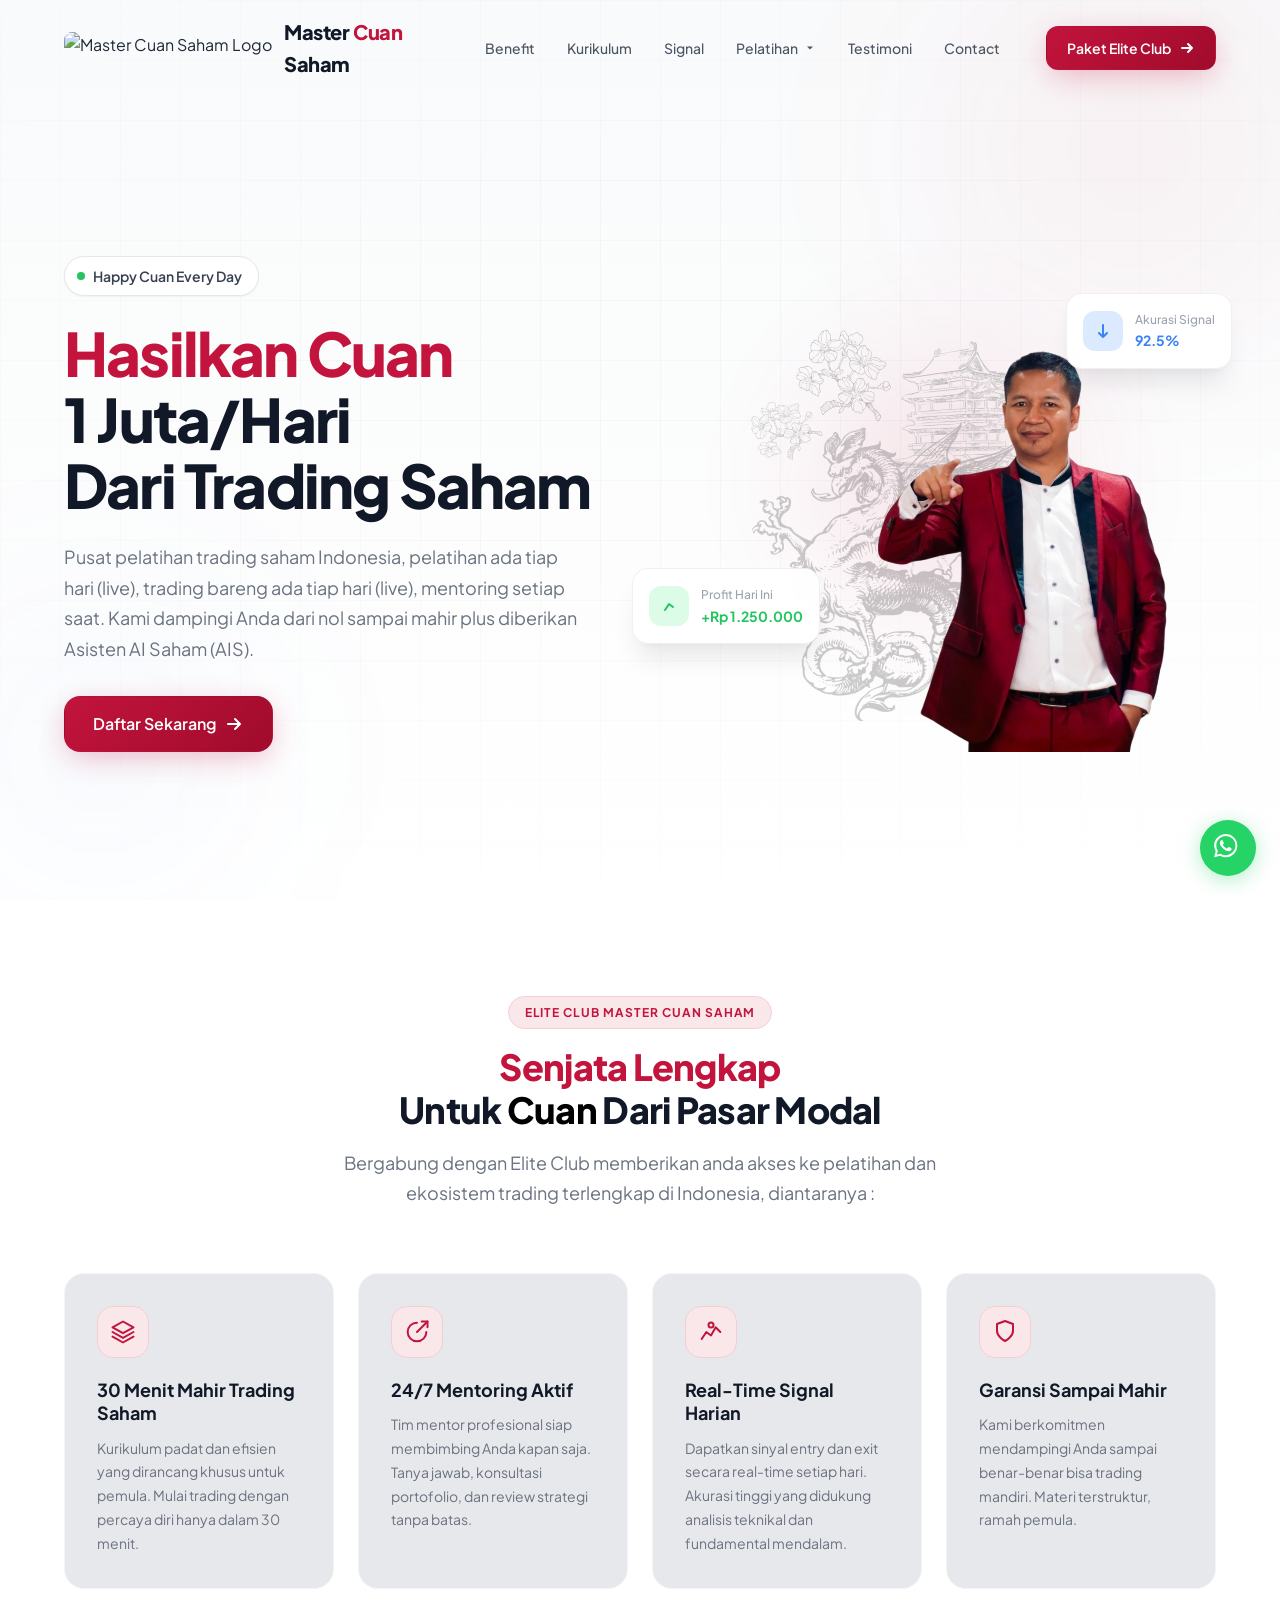
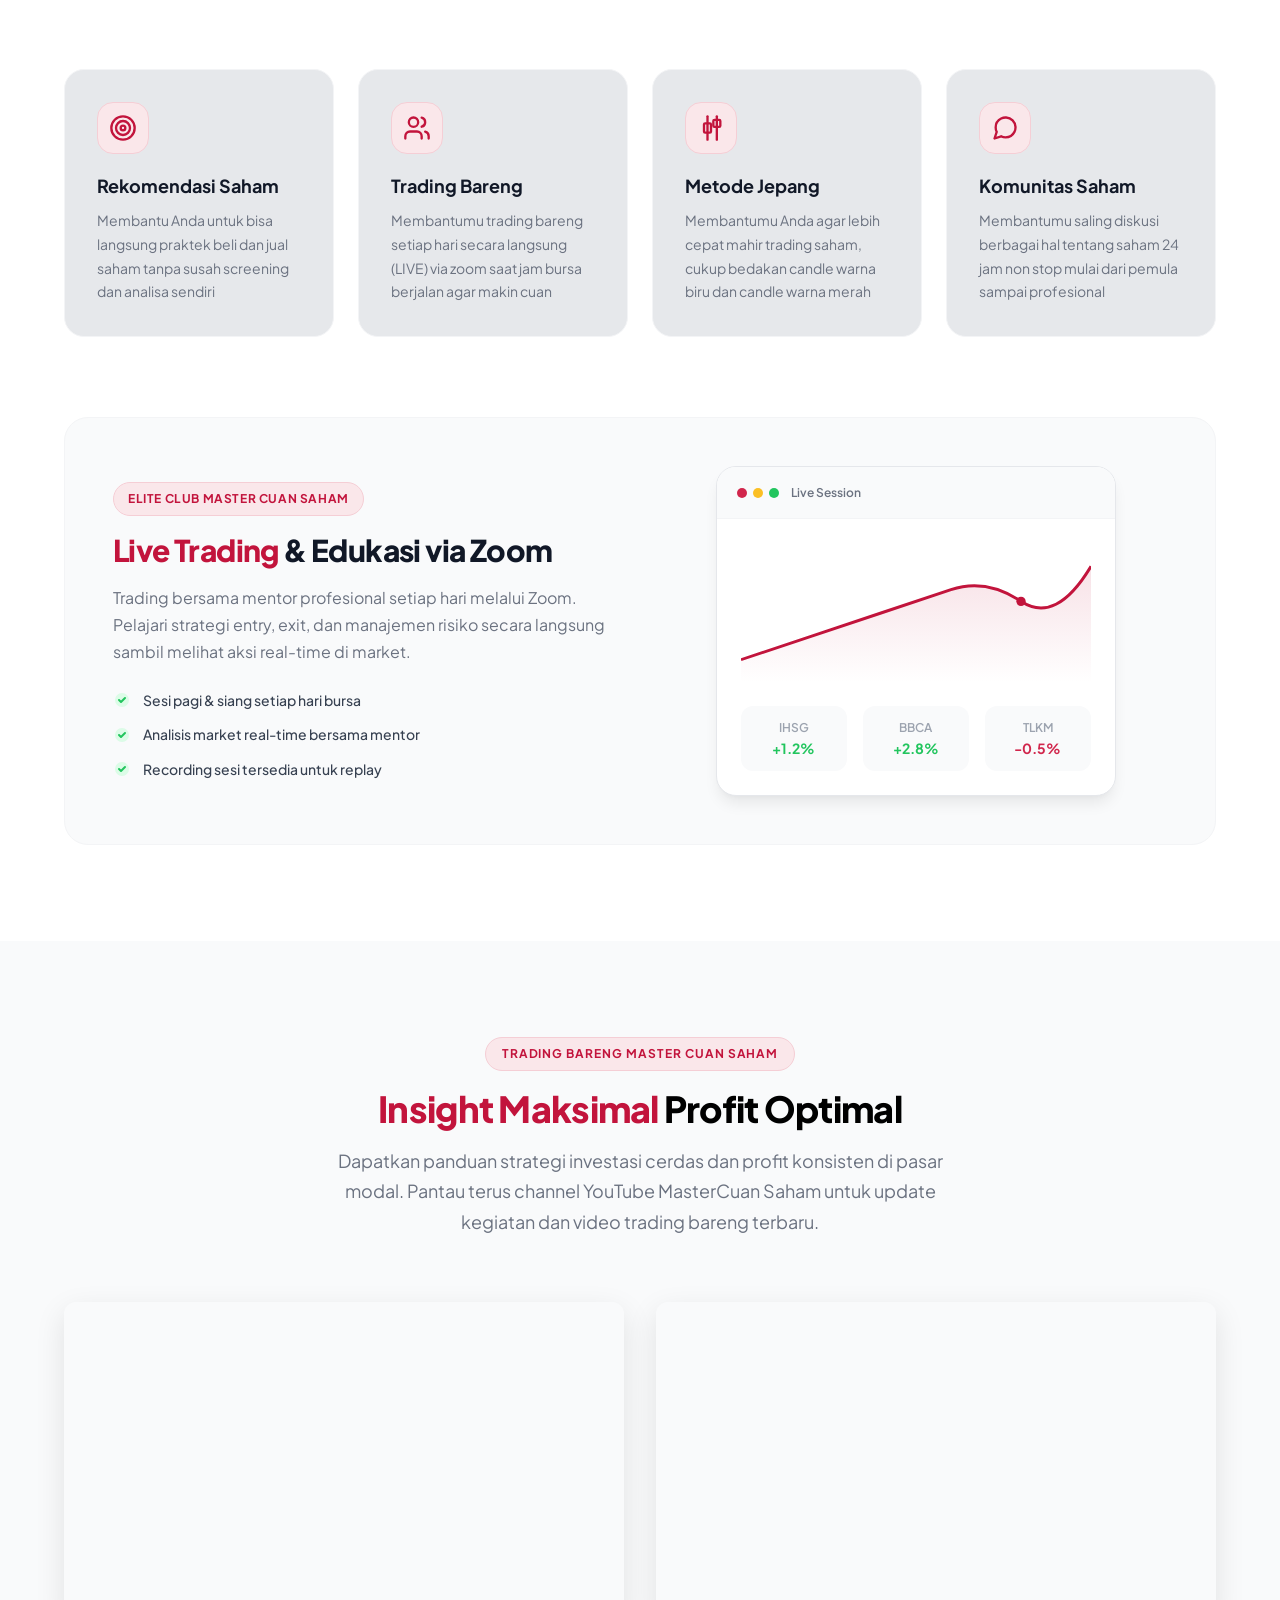
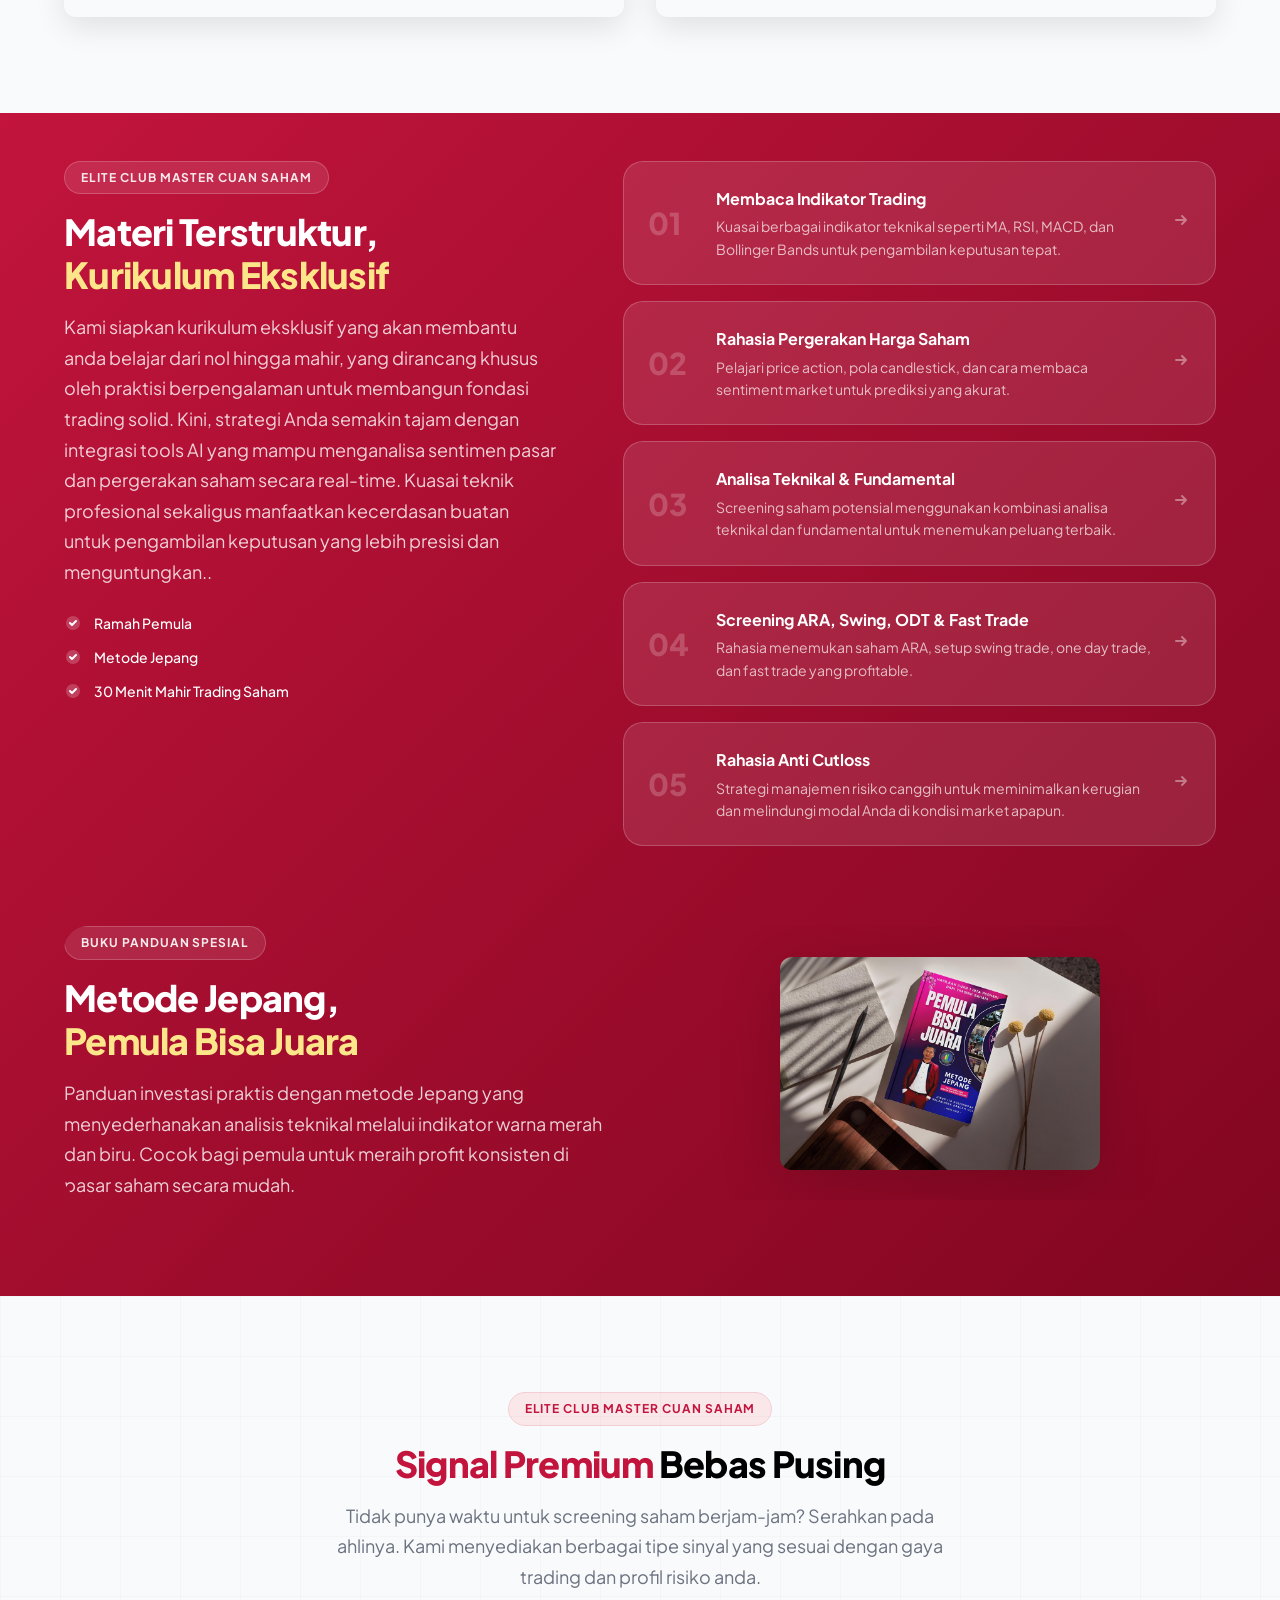
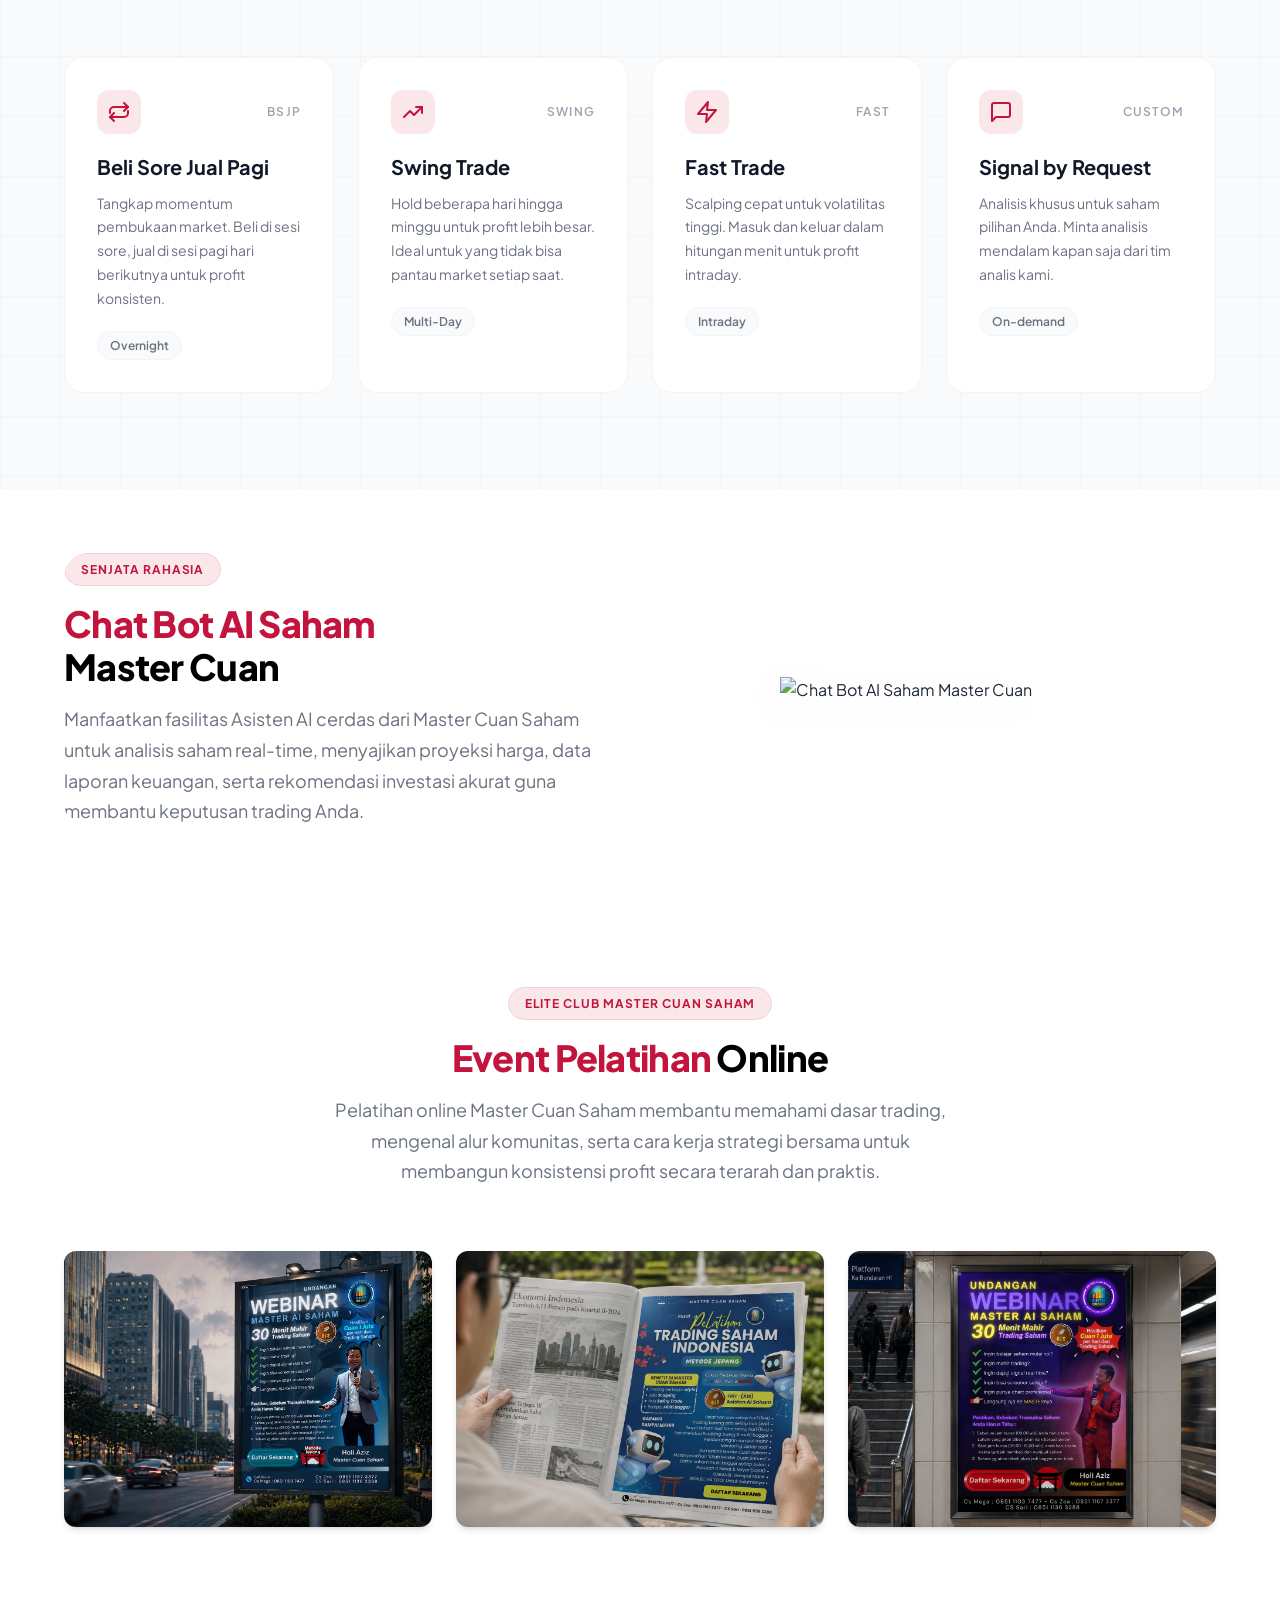
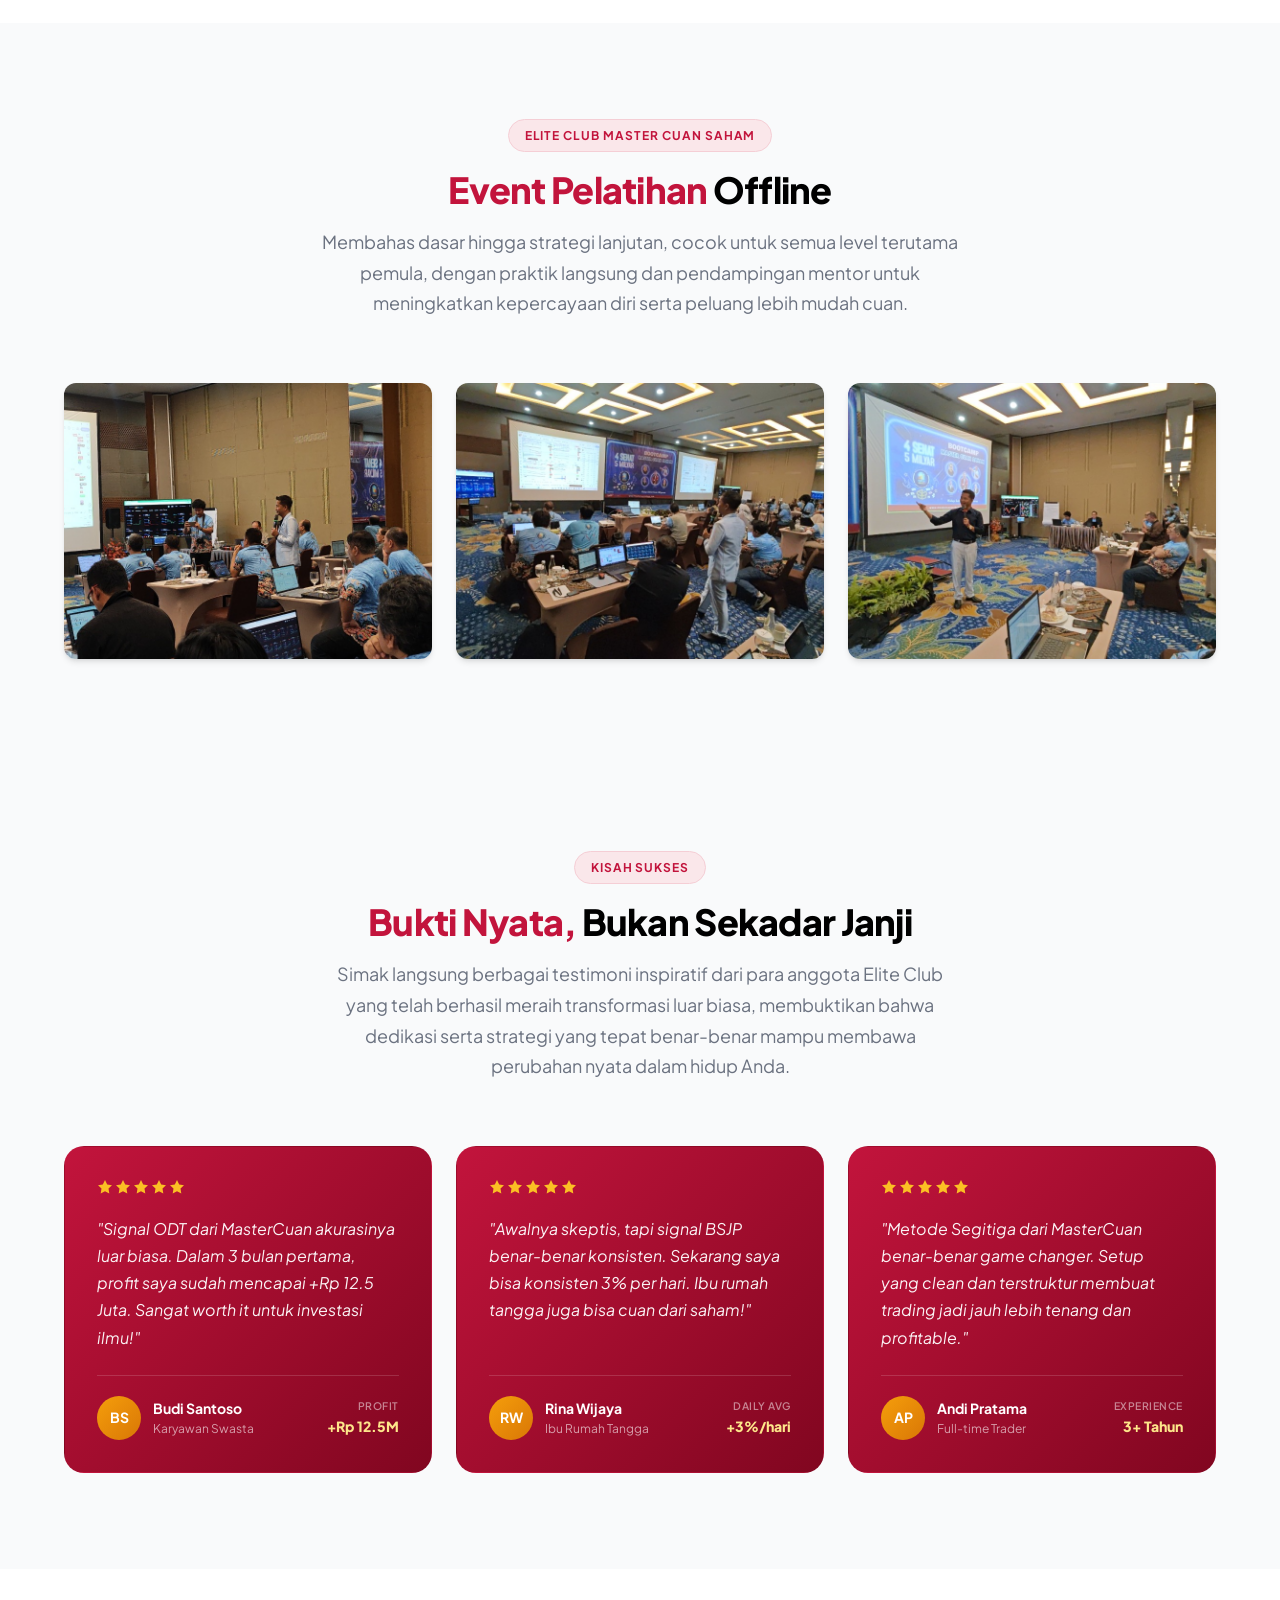
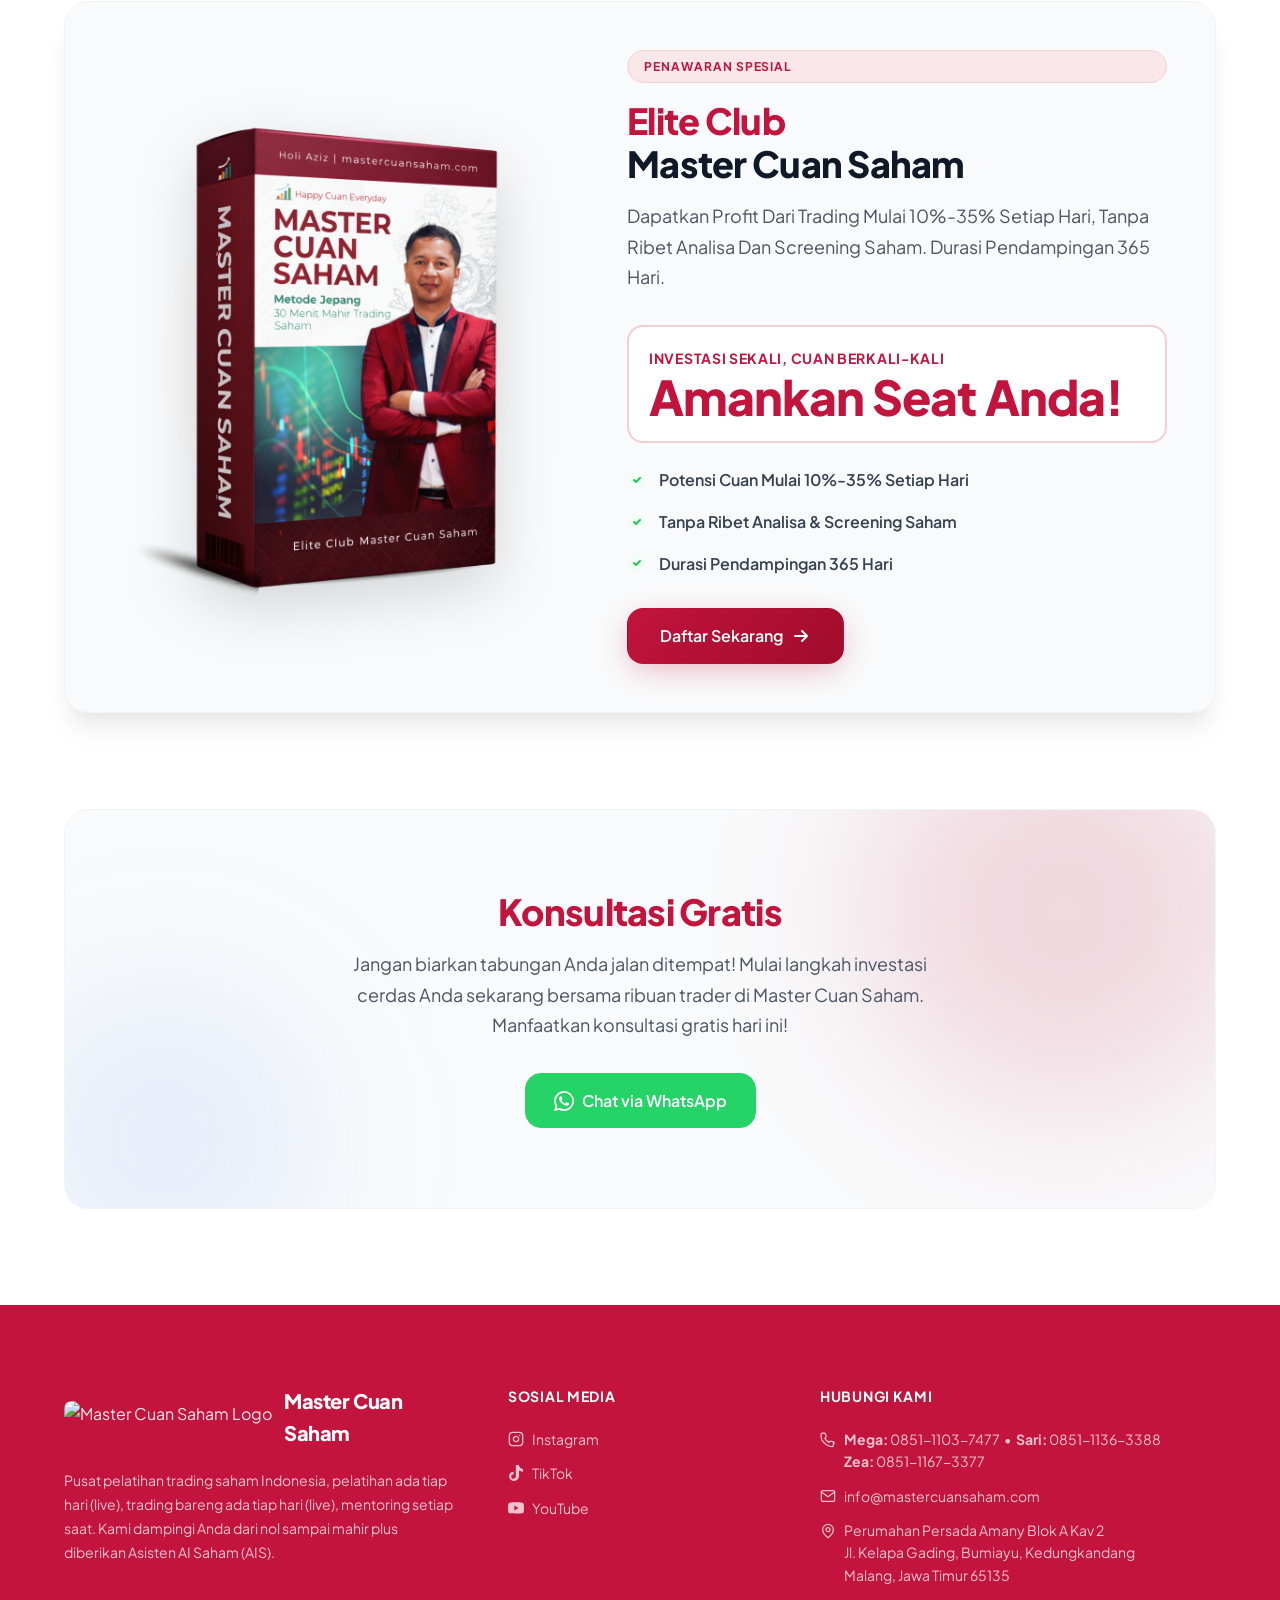
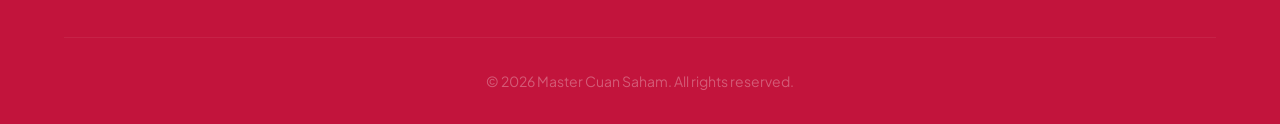
==== commit 80c6c814: "Add files via upload" ====
--- a/index.html
+++ b/index.html
@@ -339,8 +339,8 @@
         <div class="container">
             <div class="section-header">
                 <span class="section-badge">Trading Bareng Master Cuan Saham</span>
-                <h2 class="section-title"><span style="color: #c2143c;">Dapatkan Insight Eksklusif </span> <span
-                        style="color: #000;">Melalui Trading Bareng</span></h2>
+                <h2 class="section-title"><span style="color: #c2143c;">Insight Maksimal</span> <span
+                        style="color: #000;">Profit Optimal</span></h2>
                 <p class="section-subtitle">Dapatkan panduan strategi investasi cerdas dan profit konsisten di pasar
                     modal. Pantau terus channel YouTube MasterCuan Saham untuk update kegiatan dan video trading bareng
                     terbaru.</p>
@@ -356,7 +356,7 @@
                 </div>
                 <div style="border-radius: 12px; overflow: hidden; box-shadow: 0 10px 30px rgba(0,0,0,0.1);">
                     <iframe width="100%" height="315"
-                        src="https://www.youtube.com/embed?listType=playlist&list=UUA7Z3Uo98W1k259nI-X5UAg"
+                        src="https://www.youtube.com/embed/videoseries?list=PL-AGqAsoFBiManFugcmb2xliJxPPbOETB"
                         title="YouTube video player" frameborder="0"
                         allow="accelerometer; autoplay; clipboard-write; encrypted-media; gyroscope; picture-in-picture; web-share"
                         allowfullscreen style="display: block;"></iframe>
